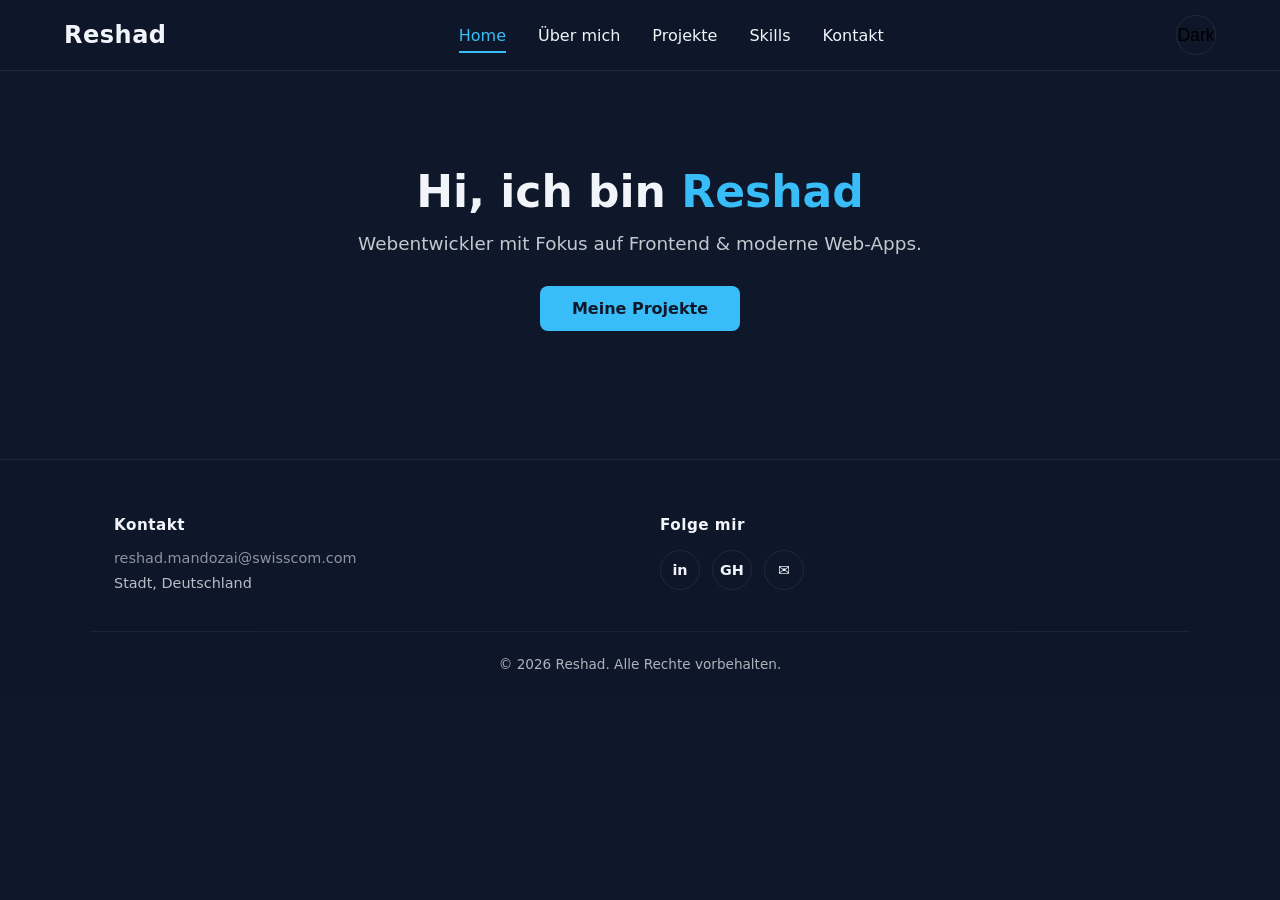
==== index.html @ f5478e52 "feat: add the navibar and some simple style" ====
<!doctype html>
<html lang="de">
	<head>
		<meta charset="UTF-8" />
		<meta name="viewport" content="width=device-width, initial-scale=1.0" />
		<title>Reshad – Portfolio</title>
		<link rel="stylesheet" href="css/style.css" />
	</head>
	<body>
		<header>
			<nav class="navbar">
				<a href="#home" class="logo">Reshad</a>

				<ul class="nav-links" id="navLinks">
					<li><a href="#home">Home</a></li>
					<li><a href="#about">Über mich</a></li>
					<li><a href="#projects">Projekte</a></li>
					<li><a href="#skills">Skills</a></li>
					<li><a href="#contact">Kontakt</a></li>
				</ul>

				<div class="nav-actions">
					<button
						class="theme-toggle"
						id="themeToggle"
						aria-label="Farbmodus wechseln">
						<span class="icon-sun">Light</span>
						<span class="icon-moon">Dark</span>
					</button>

					<button class="hamburger" id="hamburger" aria-label="Menü öffnen">
						<span></span>
						<span></span>
						<span></span>
					</button>
				</div>
			</nav>
		</header>

		<main>
			<section id="home" class="home">
				<div class="home-inner">
					<h1>Hi, ich bin <span class="accent">Reshad</span></h1>
					<p>Webentwickler mit Fokus auf Frontend & moderne Web-Apps.</p>
					<a href="#projects" class="btn-primary" data-nav>Meine Projekte</a>
				</div>
			</section>

			<section id="about" class="about">
				<div class="about-inner">
					<h2>Über mich</h2>
					<p>
						Ich bin ein motivierter Entwickler und arbeite gerne an Projekten
						mit modernen Web-Technologien. Hier kannst du ein paar Sätze über
						dich, deine Erfahrung und deine Ziele schreiben.
					</p>
				</div>
			</section>

			<section id="projects" class="projects">
				<div class="projects-header">
					<h2>Projekte</h2>
					<p>Eine Auswahl an Projekten, an denen ich gearbeitet habe.</p>
				</div>

				<div class="projects-grid">
					<article class="project-card">
						<div class="project-tag">Web-App</div>
						<h3>Monty</h3>
						<p>
							Ein Beispielprojekt, bei dem ich an der Entwicklung mitgewirkt
							habe. Hier kannst du kurz beschreiben, was Monty macht und welche
							Rolle du hattest.
						</p>
						<div class="project-tech">
							<span>HTML</span>
							<span>CSS</span>
							<span>JavaScript</span>
						</div>
					</article>

					<article class="project-card">
						<div class="project-tag">Team-Projekt</div>
						<h3>Apps-Team</h3>
						<p>
							Im Apps-Team habe ich gemeinsam mit anderen an Anwendungen
							gearbeitet. Beschreibe hier deine Aufgaben und die verwendeten
							Technologien.
						</p>
						<div class="project-tech">
							<span>Backend</span>
						</div>
					</article>

					<article class="project-card">
						<div class="project-tag">Projekt</div>
						<h3>Galiese</h3>
						<p>
							Galiese ist ein weiteres Projekt aus meiner Laufbahn. Ergänze hier
							ein paar Sätze zu Ziel, Umfang und deinem Beitrag.
						</p>
						<div class="project-tech">
							<span>TypeScript</span>
							<span>Übungen</span>
						</div>
					</article>

					<article class="project-card">
						<div class="project-tag">FullStack</div>
						<h3>NexCC</h3>
						<p>
							Bei NexCC war ich an der Umsetzung beteiligt. Hier lässt sich
							beschreiben, worum es bei dem Projekt ging und was du beigetragen
							hast.
						</p>
						<div class="project-tech">
							<span>Java</span>
							<span>Vue</span>
						</div>
					</article>
				</div>
			</section>

			<section id="skills" class="skills">
				<div class="skills-header">
					<h2>Skills</h2>
					<p>Technologien und Sprachen, mit denen ich arbeite.</p>
				</div>

				<div class="skills-grid">
					<span class="skill-chip">HTML</span>
					<span class="skill-chip">CSS</span>
					<span class="skill-chip">Grid</span>
					<span class="skill-chip">JavaScript</span>
					<span class="skill-chip">React</span>
					<span class="skill-chip">Next.js</span>
					<span class="skill-chip">SQL</span>
					<span class="skill-chip">Java</span>
					<span class="skill-chip">Angular</span>
					<span class="skill-chip">Vue</span>
					<span class="skill-chip">C# (Grundlagen)</span>
				</div>
			</section>

			<section id="contact" class="contact">
				<div class="contact-header">
					<h2>Kontakt</h2>
					<p>Lass uns zusammenarbeiten! Schreib mir gerne eine Nachricht.</p>
				</div>

				<div class="contact-grid">
					<form class="contact-form" id="contactForm" novalidate>
						<div class="form-group">
							<label for="name">Dein Name</label>
							<input
								type="text"
								id="name"
								name="name"
								placeholder="Max Mustermann"
								required />
							<span class="error-message" id="nameError"></span>
						</div>

						<div class="form-group">
							<label for="email">Deine E-Mail</label>
							<input
								type="email"
								id="email"
								name="email"
								placeholder="max@beispiel.de"
								required />
							<span class="error-message" id="emailError"></span>
						</div>

						<div class="form-group">
							<label for="message">Deine Nachricht</label>
							<textarea
								id="message"
								name="message"
								rows="5"
								placeholder="Deine Nachricht..."
								required></textarea>
							<span class="error-message" id="messageError"></span>
						</div>

						<button type="submit" class="btn-submit">Senden &rarr;</button>
						<p class="form-status" id="formStatus"></p>
					</form>

					<aside class="contact-info">
						<h3>Schreib mir</h3>

						<a href="mailto:reshad.mandozai@swisscom.com" class="info-item">
							<span class="info-icon">📧</span>
							<span>
								<strong>E-Mail</strong><br />
								reshad.mandozai@swisscom.com
							</span>
						</a>

						<div class="info-item">
							<span class="info-icon">📍</span>
							<span>
								<strong>Standort</strong><br />
								Stadt, Deutschland
							</span>
						</div>

						<h4>Folge mir</h4>
						<div class="social-links">
							<a
								href="https://www.linkedin.com/in/reshad-mandozai-189538322/"
								target="_blank"
								rel="noopener"
								class="social-card"
								aria-label="LinkedIn">
								<span>in</span>
								<small>LinkedIn</small>
							</a>
							<a
								href="https://github.com/reshadmandozai39-jpg"
								target="_blank"
								rel="noopener"
								class="social-card"
								aria-label="GitHub">
								<span>GH</span>
								<small>GitHub</small>
							</a>
							<a
								href="mailto:reshad.mandozai@swisscom.com"
								class="social-card"
								aria-label="E-Mail">
								<span>✉</span>
								<small>Mail</small>
							</a>
						</div>
					</aside>
				</div>
			</section>
		</main>

		<footer class="footer">
			<div class="footer-inner">
				<div class="footer-col">
					<h4>Kontakt</h4>
					<ul>
						<li>
							<a href="mailto:reshad.mandozai@swisscom.com">
								reshad.mandozai@swisscom.com
							</a>
						</li>
						<li>Stadt, Deutschland</li>
					</ul>
				</div>

				<div class="footer-col">
					<h4>Folge mir</h4>
					<div class="footer-social">
						<a
							href="https://www.linkedin.com/in/reshad-mandozai-189538322/"
							target="_blank"
							rel="noopener"
							aria-label="LinkedIn">
							in
						</a>
						<a
							href="https://github.com/reshadmandozai39-jpg"
							target="_blank"
							rel="noopener"
							aria-label="GitHub">
							GH
						</a>
						<a href="mailto:reshad.mandozai@swisscom.com" aria-label="E-Mail">
							✉
						</a>
					</div>
				</div>
			</div>

			<div class="footer-bottom">
				<p>&copy; <span id="year"></span> Reshad. Alle Rechte vorbehalten.</p>
			</div>
		</footer>

		<script src="js/script.js"></script>
	</body>
</html>
---- css/style.css ----
/* Standard = Dark Mode */
:root {
	--bg: #0f172a;
	--nav-bg: rgba(15, 23, 42, 0.85);
	--text: #f1f5f9;
	--accent: #38bdf8;
	--border: rgba(255, 255, 255, 0.08);
	--nav-height: 70px;
}

[data-theme='light'] {
	--bg: #f8fafc;
	--nav-bg: rgba(248, 250, 252, 0.85);
	--text: #0f172a;
	--accent: #0284c7;
	--border: rgba(0, 0, 0, 0.1);
}

* {
	margin: 0;
	padding: 0;
	box-sizing: border-box;
}

body {
	font-family: 'Segoe UI', system-ui, sans-serif;
	background: var(--bg);
	color: var(--text);
	transition:
		background 0.3s ease,
		color 0.3s ease;
}

header {
	position: sticky;
	top: 0;
	z-index: 1000;
	background: var(--nav-bg);
	backdrop-filter: blur(10px);
	box-shadow: 0 1px 0 var(--border);
	transition: background 0.3s ease;
}

.navbar {
	height: var(--nav-height);
	max-width: 1200px;
	margin: 0 auto;
	padding: 0 1.5rem;
	display: flex;
	align-items: center;
	justify-content: space-between;
}

.logo {
	font-size: 1.5rem;
	font-weight: 700;
	color: var(--text);
	text-decoration: none;
	letter-spacing: 0.5px;
}

.logo:hover {
	color: var(--accent);
}

.nav-links {
	display: flex;
	gap: 2rem;
	list-style: none;
}

.nav-links a {
	color: var(--text);
	text-decoration: none;
	font-weight: 500;
	position: relative;
	padding: 0.25rem 0;
	transition: color 0.2s ease;
}

.nav-links a::after {
	content: '';
	position: absolute;
	left: 0;
	bottom: -4px;
	width: 0;
	height: 2px;
	background: var(--accent);
	transition: width 0.25s ease;
}

.nav-links a:hover {
	color: var(--accent);
}

.nav-links a:hover::after {
	width: 100%;
}

/* Aktiver Nav-Link */
.nav-links a.current {
	color: var(--accent);
}

.nav-links a.current::after {
	width: 100%;
}

/* ===== Sektionen umschalten ===== */
main > section {
	display: none;
}

main > section.active {
	display: block;
	animation: fadeIn 0.3s ease;
}

@keyframes fadeIn {
	from {
		opacity: 0;
		transform: translateY(8px);
	}
	to {
		opacity: 1;
		transform: translateY(0);
	}
}

.home {
	max-width: 900px;
	margin: 0 auto;
	padding: 6rem 1.5rem;
	text-align: center;
}

.home h1 {
	font-size: clamp(2rem, 6vw, 2.75rem);
	margin-bottom: 1rem;
}

.home .accent {
	color: var(--accent);
}

.home p {
	color: var(--text);
	opacity: 0.8;
	font-size: 1.15rem;
	margin-bottom: 2rem;
}

.btn-primary {
	display: inline-block;
	background: var(--accent);
	color: #0f172a;
	text-decoration: none;
	border-radius: 8px;
	padding: 0.8rem 2rem;
	font-weight: 600;
	transition:
		transform 0.2s ease,
		opacity 0.2s ease;
}

.btn-primary:hover {
	transform: translateY(-2px);
	opacity: 0.9;
}

/* ===== Über mich ===== */
.about {
	max-width: 800px;
	margin: 0 auto;
	padding: 5rem 1.5rem;
	text-align: center;
}

.about h2 {
	font-size: clamp(1.75rem, 5vw, 2.25rem);
	margin-bottom: 1rem;
}

.about p {
	color: var(--text);
	opacity: 0.8;
	line-height: 1.7;
}

.nav-actions {
	display: flex;
	align-items: center;
	gap: 1rem;
}

/* ===== Theme Toggle ===== */
.theme-toggle {
	background: none;
	border: 1px solid var(--border);
	border-radius: 50%;
	width: 40px;
	height: 40px;
	display: flex;
	align-items: center;
	justify-content: center;
	font-size: 1.1rem;
	cursor: pointer;
	transition:
		border-color 0.2s ease,
		transform 0.2s ease;
}

.theme-toggle:hover {
	border-color: var(--accent);
	transform: scale(1.05);
}

.theme-toggle .icon-sun {
	display: none;
}

.theme-toggle .icon-moon {
	display: block;
}

/* Light Mode: Sonne zeigen, Mond verstecken */
[data-theme='light'] .theme-toggle .icon-sun {
	display: block;
}

[data-theme='light'] .theme-toggle .icon-moon {
	display: none;
}

.hamburger {
	display: none;
	flex-direction: column;
	justify-content: space-between;
	width: 28px;
	height: 20px;
	background: none;
	border: none;
	cursor: pointer;
}

.hamburger span {
	display: block;
	height: 3px;
	width: 100%;
	background: var(--text);
	border-radius: 3px;
	transition: all 0.3s ease;
}

.hamburger.active span:nth-child(1) {
	transform: translateY(8.5px) rotate(45deg);
}

.hamburger.active span:nth-child(2) {
	opacity: 0;
}

.hamburger.active span:nth-child(3) {
	transform: translateY(-8.5px) rotate(-45deg);
}

@media (max-width: 768px) {
	.hamburger {
		display: flex;
	}

	.nav-links {
		position: fixed;
		top: var(--nav-height);
		right: 0;
		height: calc(100vh - var(--nav-height));
		width: 70%;
		max-width: 300px;
		flex-direction: column;
		gap: 1.5rem;
		padding: 2rem;
		background: var(--bg);
		transform: translateX(100%);
		transition: transform 0.3s ease;
		box-shadow: -4px 0 20px rgba(0, 0, 0, 0.3);
	}

	.nav-links.open {
		transform: translateX(0);
	}
}
/* ===== Projekte ===== */
.projects {
	max-width: 1100px;
	margin: 0 auto;
	padding: 5rem 1.5rem 2rem;
}

.projects-header {
	text-align: center;
	margin-bottom: 3rem;
}

.projects-header h2 {
	font-size: clamp(1.75rem, 5vw, 2.25rem);
	margin-bottom: 0.5rem;
}

.projects-header p {
	color: var(--text);
	opacity: 0.75;
}

.projects-grid {
	display: grid;
	grid-template-columns: repeat(auto-fit, minmax(260px, 1fr));
	gap: 1.5rem;
}

.project-card {
	background: var(--nav-bg);
	border: 1px solid var(--border);
	border-radius: 12px;
	padding: 1.75rem;
	display: flex;
	flex-direction: column;
	gap: 0.75rem;
	transition:
		transform 0.2s ease,
		border-color 0.2s ease;
}

.project-card:hover {
	transform: translateY(-4px);
	border-color: var(--accent);
}

.project-tag {
	align-self: flex-start;
	font-size: 0.75rem;
	font-weight: 600;
	text-transform: uppercase;
	letter-spacing: 0.5px;
	color: var(--accent);
	background: rgba(56, 189, 248, 0.1);
	padding: 0.25rem 0.7rem;
	border-radius: 999px;
}

.project-card h3 {
	font-size: 1.35rem;
}

.project-card p {
	color: var(--text);
	opacity: 0.8;
	font-size: 0.95rem;
	line-height: 1.55;
	flex-grow: 1;
}

.project-tech {
	display: flex;
	flex-wrap: wrap;
	gap: 0.5rem;
	margin-top: 0.5rem;
}

.project-tech span {
	font-size: 0.8rem;
	border: 1px solid var(--border);
	border-radius: 6px;
	padding: 0.2rem 0.6rem;
	opacity: 0.85;
}

.skills {
	max-width: 1000px;
	margin: 0 auto;
	padding: 3rem 1.5rem;
}

.skills-header {
	text-align: center;
	margin-bottom: 2.5rem;
}

.skills-header h2 {
	font-size: clamp(1.75rem, 5vw, 2.25rem);
	margin-bottom: 0.5rem;
}

.skills-header p {
	color: var(--text);
	opacity: 0.75;
}

.skills-grid {
	display: flex;
	flex-wrap: wrap;
	justify-content: center;
	gap: 0.75rem;
}

.skill-chip {
	background: var(--nav-bg);
	border: 1px solid var(--border);
	border-radius: 999px;
	padding: 0.5rem 1.1rem;
	font-size: 0.95rem;
	font-weight: 500;
	transition:
		transform 0.2s ease,
		border-color 0.2s ease,
		color 0.2s ease;
}

.skill-chip:hover {
	transform: translateY(-3px);
	border-color: var(--accent);
	color: var(--accent);
}

.contact {
	max-width: 1000px;
	margin: 0 auto;
	padding: 5rem 1.5rem;
}

.contact-header {
	text-align: center;
	margin-bottom: 3rem;
}

.contact-header h2 {
	font-size: clamp(1.75rem, 5vw, 2.25rem);
	margin-bottom: 0.5rem;
}

.contact-header p {
	color: var(--text);
	opacity: 0.75;
}

.contact-grid {
	display: grid;
	grid-template-columns: 1.2fr 1fr;
	gap: 2rem;
}

.contact-form {
	display: flex;
	flex-direction: column;
	gap: 1.25rem;
}

.form-group {
	display: flex;
	flex-direction: column;
	gap: 0.4rem;
}

.form-group label {
	font-weight: 500;
	font-size: 0.9rem;
}

.form-group input,
.form-group textarea {
	background: var(--nav-bg);
	border: 1px solid var(--border);
	border-radius: 8px;
	padding: 0.75rem 1rem;
	color: var(--text);
	font-family: inherit;
	font-size: 1rem;
	transition: border-color 0.2s ease;
}

.form-group input:focus,
.form-group textarea:focus {
	outline: none;
	border-color: var(--accent);
}

.form-group textarea {
	resize: vertical;
}

.error-message {
	color: #f43f5e;
	font-size: 0.8rem;
	min-height: 1rem;
}

.btn-submit {
	align-self: flex-start;
	background: var(--accent);
	color: #0f172a;
	border: none;
	border-radius: 8px;
	padding: 0.8rem 2rem;
	font-size: 1rem;
	font-weight: 600;
	cursor: pointer;
	transition:
		transform 0.2s ease,
		opacity 0.2s ease;
}

.btn-submit:hover {
	transform: translateY(-2px);
	opacity: 0.9;
}

.form-status {
	font-size: 0.9rem;
	min-height: 1rem;
}

.form-status.success {
	color: #22c55e;
}

/* Kontakt-Infos */
.contact-info {
	background: var(--nav-bg);
	border: 1px solid var(--border);
	border-radius: 12px;
	padding: 2rem;
}

.contact-info h3 {
	margin-bottom: 1.5rem;
}

.info-item {
	display: flex;
	align-items: center;
	gap: 1rem;
	margin-bottom: 1.25rem;
	color: var(--text);
	text-decoration: none;
	transition: color 0.2s ease;
}

a.info-item:hover {
	color: var(--accent);
}

.info-icon {
	font-size: 1.5rem;
}

.contact-info h4 {
	margin: 2rem 0 1rem;
}

.social-links {
	display: flex;
	gap: 1rem;
}

.social-card {
	flex: 1;
	display: flex;
	flex-direction: column;
	align-items: center;
	gap: 0.4rem;
	padding: 1rem 0.5rem;
	border: 1px solid var(--border);
	border-radius: 10px;
	text-decoration: none;
	color: var(--text);
	transition:
		border-color 0.2s ease,
		transform 0.2s ease,
		color 0.2s ease;
}

.social-card span {
	font-size: 1.25rem;
	font-weight: 700;
}

.social-card small {
	font-size: 0.75rem;
	opacity: 0.8;
}

.social-card:hover {
	border-color: var(--accent);
	color: var(--accent);
	transform: translateY(-3px);
}

@media (max-width: 768px) {
	.contact-grid {
		grid-template-columns: 1fr;
	}
}

.footer {
	background: var(--nav-bg);
	border-top: 1px solid var(--border);
	margin-top: 2rem;
}

.footer-inner {
	max-width: 1100px;
	margin: 0 auto;
	padding: 3.5rem 1.5rem 2.5rem;
	display: grid;
	grid-template-columns: repeat(auto-fit, minmax(220px, 1fr));
	gap: 2.5rem;
}

.footer-brand .footer-logo {
	font-size: 1.5rem;
	font-weight: 700;
	color: var(--text);
	text-decoration: none;
	letter-spacing: 0.5px;
}

.footer-brand .footer-logo:hover {
	color: var(--accent);
}

.footer-brand p {
	margin-top: 0.9rem;
	color: var(--text);
	opacity: 0.75;
	font-size: 0.9rem;
	line-height: 1.6;
	max-width: 320px;
}

.footer-col h4 {
	font-size: 0.95rem;
	margin-bottom: 1rem;
	letter-spacing: 0.5px;
}

.footer-col ul {
	list-style: none;
	display: flex;
	flex-direction: column;
	gap: 0.6rem;
}

.footer-col ul li,
.footer-col ul li a {
	color: var(--text);
	opacity: 0.75;
	text-decoration: none;
	font-size: 0.9rem;
	transition:
		color 0.2s ease,
		opacity 0.2s ease;
}

.footer-col ul li a:hover {
	color: var(--accent);
	opacity: 1;
}

.footer-social {
	display: flex;
	gap: 0.75rem;
}

.footer-social a {
	width: 40px;
	height: 40px;
	display: flex;
	align-items: center;
	justify-content: center;
	border: 1px solid var(--border);
	border-radius: 50%;
	color: var(--text);
	text-decoration: none;
	font-weight: 600;
	font-size: 0.9rem;
	transition:
		border-color 0.2s ease,
		color 0.2s ease,
		transform 0.2s ease;
}

.footer-social a:hover {
	border-color: var(--accent);
	color: var(--accent);
	transform: translateY(-3px);
}

.footer-bottom {
	border-top: 1px solid var(--border);
	max-width: 1100px;
	margin: 0 auto;
	padding: 1.5rem;
	display: flex;
	justify-content: center;
	align-items: center;
	flex-wrap: wrap;
	gap: 0.5rem;
	font-size: 0.85rem;
	text-align: center;
	opacity: 0.7;
}

.footer-bottom .heart {
	color: #f43f5e;
	font-style: normal;
}

@media (max-width: 768px) {
	.footer-inner {
		grid-template-columns: 1fr 1fr;
		gap: 2rem;
	}

	.footer-bottom {
		flex-direction: column;
		text-align: center;
	}
}

@media (max-width: 480px) {
	.footer-inner {
		grid-template-columns: 1fr;
	}
}

/* ===== Responsive Feinschliff ===== */

/* Tablet */
@media (max-width: 1024px) {
	.contact-grid {
		grid-template-columns: 1fr;
		gap: 2.5rem;
	}
}

/* Handy quer / kleine Tablets */
@media (max-width: 768px) {
	.navbar {
		padding: 0 1rem;
	}

	.home {
		padding: 4rem 1.25rem;
	}

	.about,
	.contact {
		padding: 3.5rem 1.25rem;
	}

	.projects {
		padding: 3.5rem 1.25rem 1.5rem;
	}

	.skills {
		padding: 2.5rem 1.25rem;
	}

	.projects-header,
	.skills-header,
	.contact-header {
		margin-bottom: 2rem;
	}

	.projects-grid {
		grid-template-columns: 1fr;
		gap: 1.25rem;
	}

	.contact-info {
		padding: 1.5rem;
	}
}

/* Handys */
@media (max-width: 480px) {
	.home {
		padding: 3rem 1rem;
	}

	.home p {
		font-size: 1.05rem;
	}

	.about,
	.contact {
		padding: 3rem 1rem;
	}

	.projects {
		padding: 3rem 1rem 1rem;
	}

	.skills {
		padding: 2rem 1rem;
	}

	.btn-primary,
	.btn-submit {
		display: block;
		width: 100%;
		text-align: center;
	}

	.nav-links {
		width: 80%;
	}

	.social-links {
		flex-wrap: wrap;
	}

	.social-card {
		min-width: 80px;
	}

	.project-card {
		padding: 1.5rem;
	}
}

/* Sehr kleine Handys */
@media (max-width: 360px) {
	.logo {
		font-size: 1.3rem;
	}

	.nav-links {
		width: 100%;
		max-width: none;
	}
}
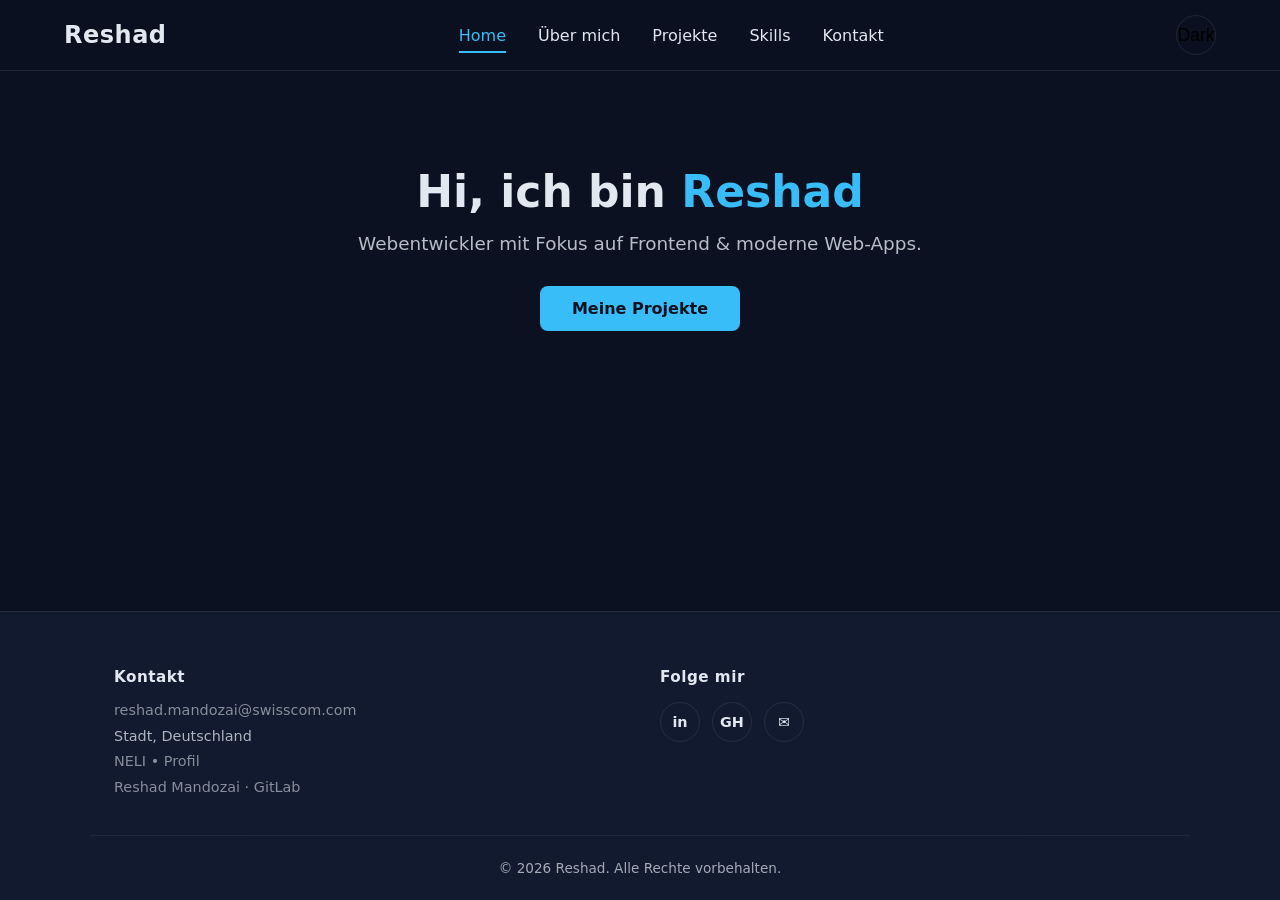
==== commit 0fb43cf7: "feat: setup footer and add the more file" ====
--- a/index.html
+++ b/index.html
@@ -9,14 +9,14 @@
 	<body>
 		<header>
 			<nav class="navbar">
-				<a href="#home" class="logo">Reshad</a>
+				<a href="index.html" class="logo">Reshad</a>
 
 				<ul class="nav-links" id="navLinks">
-					<li><a href="#home">Home</a></li>
-					<li><a href="#about">Über mich</a></li>
-					<li><a href="#projects">Projekte</a></li>
-					<li><a href="#skills">Skills</a></li>
-					<li><a href="#contact">Kontakt</a></li>
+					<li><a href="index.html" class="current">Home</a></li>
+					<li><a href="about/index.html">Über mich</a></li>
+					<li><a href="projects/index.html">Projekte</a></li>
+					<li><a href="skills/index.html">Skills</a></li>
+					<li><a href="contact/index.html">Kontakt</a></li>
 				</ul>
 
 				<div class="nav-actions">
@@ -42,199 +42,7 @@
 				<div class="home-inner">
 					<h1>Hi, ich bin <span class="accent">Reshad</span></h1>
 					<p>Webentwickler mit Fokus auf Frontend & moderne Web-Apps.</p>
-					<a href="#projects" class="btn-primary" data-nav>Meine Projekte</a>
-				</div>
-			</section>
-
-			<section id="about" class="about">
-				<div class="about-inner">
-					<h2>Über mich</h2>
-					<p>
-						Ich bin ein motivierter Entwickler und arbeite gerne an Projekten
-						mit modernen Web-Technologien. Hier kannst du ein paar Sätze über
-						dich, deine Erfahrung und deine Ziele schreiben.
-					</p>
-				</div>
-			</section>
-
-			<section id="projects" class="projects">
-				<div class="projects-header">
-					<h2>Projekte</h2>
-					<p>Eine Auswahl an Projekten, an denen ich gearbeitet habe.</p>
-				</div>
-
-				<div class="projects-grid">
-					<article class="project-card">
-						<div class="project-tag">Web-App</div>
-						<h3>Monty</h3>
-						<p>
-							Ein Beispielprojekt, bei dem ich an der Entwicklung mitgewirkt
-							habe. Hier kannst du kurz beschreiben, was Monty macht und welche
-							Rolle du hattest.
-						</p>
-						<div class="project-tech">
-							<span>HTML</span>
-							<span>CSS</span>
-							<span>JavaScript</span>
-						</div>
-					</article>
-
-					<article class="project-card">
-						<div class="project-tag">Team-Projekt</div>
-						<h3>Apps-Team</h3>
-						<p>
-							Im Apps-Team habe ich gemeinsam mit anderen an Anwendungen
-							gearbeitet. Beschreibe hier deine Aufgaben und die verwendeten
-							Technologien.
-						</p>
-						<div class="project-tech">
-							<span>Backend</span>
-						</div>
-					</article>
-
-					<article class="project-card">
-						<div class="project-tag">Projekt</div>
-						<h3>Galiese</h3>
-						<p>
-							Galiese ist ein weiteres Projekt aus meiner Laufbahn. Ergänze hier
-							ein paar Sätze zu Ziel, Umfang und deinem Beitrag.
-						</p>
-						<div class="project-tech">
-							<span>TypeScript</span>
-							<span>Übungen</span>
-						</div>
-					</article>
-
-					<article class="project-card">
-						<div class="project-tag">FullStack</div>
-						<h3>NexCC</h3>
-						<p>
-							Bei NexCC war ich an der Umsetzung beteiligt. Hier lässt sich
-							beschreiben, worum es bei dem Projekt ging und was du beigetragen
-							hast.
-						</p>
-						<div class="project-tech">
-							<span>Java</span>
-							<span>Vue</span>
-						</div>
-					</article>
-				</div>
-			</section>
-
-			<section id="skills" class="skills">
-				<div class="skills-header">
-					<h2>Skills</h2>
-					<p>Technologien und Sprachen, mit denen ich arbeite.</p>
-				</div>
-
-				<div class="skills-grid">
-					<span class="skill-chip">HTML</span>
-					<span class="skill-chip">CSS</span>
-					<span class="skill-chip">Grid</span>
-					<span class="skill-chip">JavaScript</span>
-					<span class="skill-chip">React</span>
-					<span class="skill-chip">Next.js</span>
-					<span class="skill-chip">SQL</span>
-					<span class="skill-chip">Java</span>
-					<span class="skill-chip">Angular</span>
-					<span class="skill-chip">Vue</span>
-					<span class="skill-chip">C# (Grundlagen)</span>
-				</div>
-			</section>
-
-			<section id="contact" class="contact">
-				<div class="contact-header">
-					<h2>Kontakt</h2>
-					<p>Lass uns zusammenarbeiten! Schreib mir gerne eine Nachricht.</p>
-				</div>
-
-				<div class="contact-grid">
-					<form class="contact-form" id="contactForm" novalidate>
-						<div class="form-group">
-							<label for="name">Dein Name</label>
-							<input
-								type="text"
-								id="name"
-								name="name"
-								placeholder="Max Mustermann"
-								required />
-							<span class="error-message" id="nameError"></span>
-						</div>
-
-						<div class="form-group">
-							<label for="email">Deine E-Mail</label>
-							<input
-								type="email"
-								id="email"
-								name="email"
-								placeholder="max@beispiel.de"
-								required />
-							<span class="error-message" id="emailError"></span>
-						</div>
-
-						<div class="form-group">
-							<label for="message">Deine Nachricht</label>
-							<textarea
-								id="message"
-								name="message"
-								rows="5"
-								placeholder="Deine Nachricht..."
-								required></textarea>
-							<span class="error-message" id="messageError"></span>
-						</div>
-
-						<button type="submit" class="btn-submit">Senden &rarr;</button>
-						<p class="form-status" id="formStatus"></p>
-					</form>
-
-					<aside class="contact-info">
-						<h3>Schreib mir</h3>
-
-						<a href="mailto:reshad.mandozai@swisscom.com" class="info-item">
-							<span class="info-icon">📧</span>
-							<span>
-								<strong>E-Mail</strong><br />
-								reshad.mandozai@swisscom.com
-							</span>
-						</a>
-
-						<div class="info-item">
-							<span class="info-icon">📍</span>
-							<span>
-								<strong>Standort</strong><br />
-								Stadt, Deutschland
-							</span>
-						</div>
-
-						<h4>Folge mir</h4>
-						<div class="social-links">
-							<a
-								href="https://www.linkedin.com/in/reshad-mandozai-189538322/"
-								target="_blank"
-								rel="noopener"
-								class="social-card"
-								aria-label="LinkedIn">
-								<span>in</span>
-								<small>LinkedIn</small>
-							</a>
-							<a
-								href="https://github.com/reshadmandozai39-jpg"
-								target="_blank"
-								rel="noopener"
-								class="social-card"
-								aria-label="GitHub">
-								<span>GH</span>
-								<small>GitHub</small>
-							</a>
-							<a
-								href="mailto:reshad.mandozai@swisscom.com"
-								class="social-card"
-								aria-label="E-Mail">
-								<span>✉</span>
-								<small>Mail</small>
-							</a>
-						</div>
-					</aside>
+					<a href="projects/index.html" class="btn-primary">Meine Projekte</a>
 				</div>
 			</section>
 		</main>
@@ -250,6 +58,22 @@
 							</a>
 						</li>
 						<li>Stadt, Deutschland</li>
+						<li>
+							<a
+								href="https://neli.swisscom.com/profile/%5Bme%5D/detail?activeTab=info"
+								target="_blank"
+								rel="noopener">
+								NELI • Profil
+							</a>
+						</li>
+						<li>
+							<a
+								href="https://code.swisscom.com/Reshad.Mandozai"
+								target="_blank"
+								rel="noopener">
+								Reshad Mandozai · GitLab
+							</a>
+						</li>
 					</ul>
 				</div>
 
--- a/css/style.css
+++ b/css/style.css
@@ -1,19 +1,34 @@
 /* Standard = Dark Mode */
 :root {
-	--bg: #0f172a;
-	--nav-bg: rgba(15, 23, 42, 0.85);
-	--text: #f1f5f9;
+	--bg: #0b1120;
+	--surface: #111a2e;
+	--nav-bg: rgba(11, 17, 32, 0.85);
+	--text: #e2e8f0;
+	--muted: #94a3b8;
 	--accent: #38bdf8;
-	--border: rgba(255, 255, 255, 0.08);
+	--accent-soft: rgba(56, 189, 248, 0.12);
+	--on-accent: #0b1120;
+	--border: rgba(148, 163, 184, 0.15);
+	--shadow: 0 10px 30px -12px rgba(0, 0, 0, 0.5);
 	--nav-height: 70px;
 }
 
 [data-theme='light'] {
-	--bg: #f8fafc;
-	--nav-bg: rgba(248, 250, 252, 0.85);
+	--bg: #f4f6fb;
+	--surface: #ffffff;
+	--nav-bg: rgba(255, 255, 255, 0.85);
 	--text: #0f172a;
-	--accent: #0284c7;
-	--border: rgba(0, 0, 0, 0.1);
+	--muted: #475569;
+	--accent: #2563eb;
+	--accent-soft: rgba(37, 99, 235, 0.1);
+	--on-accent: #ffffff;
+	--border: rgba(15, 23, 42, 0.1);
+	--shadow: 0 10px 30px -12px rgba(15, 23, 42, 0.15);
+}
+
+*:focus-visible {
+	outline: 2px solid var(--accent);
+	outline-offset: 3px;
 }
 
 * {
@@ -26,6 +41,9 @@
 	font-family: 'Segoe UI', system-ui, sans-serif;
 	background: var(--bg);
 	color: var(--text);
+	min-height: 100vh;
+	display: flex;
+	flex-direction: column;
 	transition:
 		background 0.3s ease,
 		color 0.3s ease;
@@ -106,13 +124,8 @@
 	width: 100%;
 }
 
-/* ===== Sektionen umschalten ===== */
+/* ===== Seiteneinblendung ===== */
 main > section {
-	display: none;
-}
-
-main > section.active {
-	display: block;
 	animation: fadeIn 0.3s ease;
 }
 
@@ -153,7 +166,7 @@
 .btn-primary {
 	display: inline-block;
 	background: var(--accent);
-	color: #0f172a;
+	color: var(--on-accent);
 	text-decoration: none;
 	border-radius: 8px;
 	padding: 0.8rem 2rem;
@@ -318,7 +331,8 @@
 }
 
 .project-card {
-	background: var(--nav-bg);
+	background: var(--surface);
+	box-shadow: var(--shadow);
 	border: 1px solid var(--border);
 	border-radius: 12px;
 	padding: 1.75rem;
@@ -342,7 +356,7 @@
 	text-transform: uppercase;
 	letter-spacing: 0.5px;
 	color: var(--accent);
-	background: rgba(56, 189, 248, 0.1);
+	background: var(--accent-soft);
 	padding: 0.25rem 0.7rem;
 	border-radius: 999px;
 }
@@ -403,7 +417,7 @@
 }
 
 .skill-chip {
-	background: var(--nav-bg);
+	background: var(--surface);
 	border: 1px solid var(--border);
 	border-radius: 999px;
 	padding: 0.5rem 1.1rem;
@@ -467,7 +481,7 @@
 
 .form-group input,
 .form-group textarea {
-	background: var(--nav-bg);
+	background: var(--surface);
 	border: 1px solid var(--border);
 	border-radius: 8px;
 	padding: 0.75rem 1rem;
@@ -496,7 +510,7 @@
 .btn-submit {
 	align-self: flex-start;
 	background: var(--accent);
-	color: #0f172a;
+	color: var(--on-accent);
 	border: none;
 	border-radius: 8px;
 	padding: 0.8rem 2rem;
@@ -524,7 +538,8 @@
 
 /* Kontakt-Infos */
 .contact-info {
-	background: var(--nav-bg);
+	background: var(--surface);
+	box-shadow: var(--shadow);
 	border: 1px solid var(--border);
 	border-radius: 12px;
 	padding: 2rem;
@@ -600,8 +615,12 @@
 	}
 }
 
+main {
+	flex: 1;
+}
+
 .footer {
-	background: var(--nav-bg);
+	background: var(--surface);
 	border-top: 1px solid var(--border);
 	margin-top: 2rem;
 }
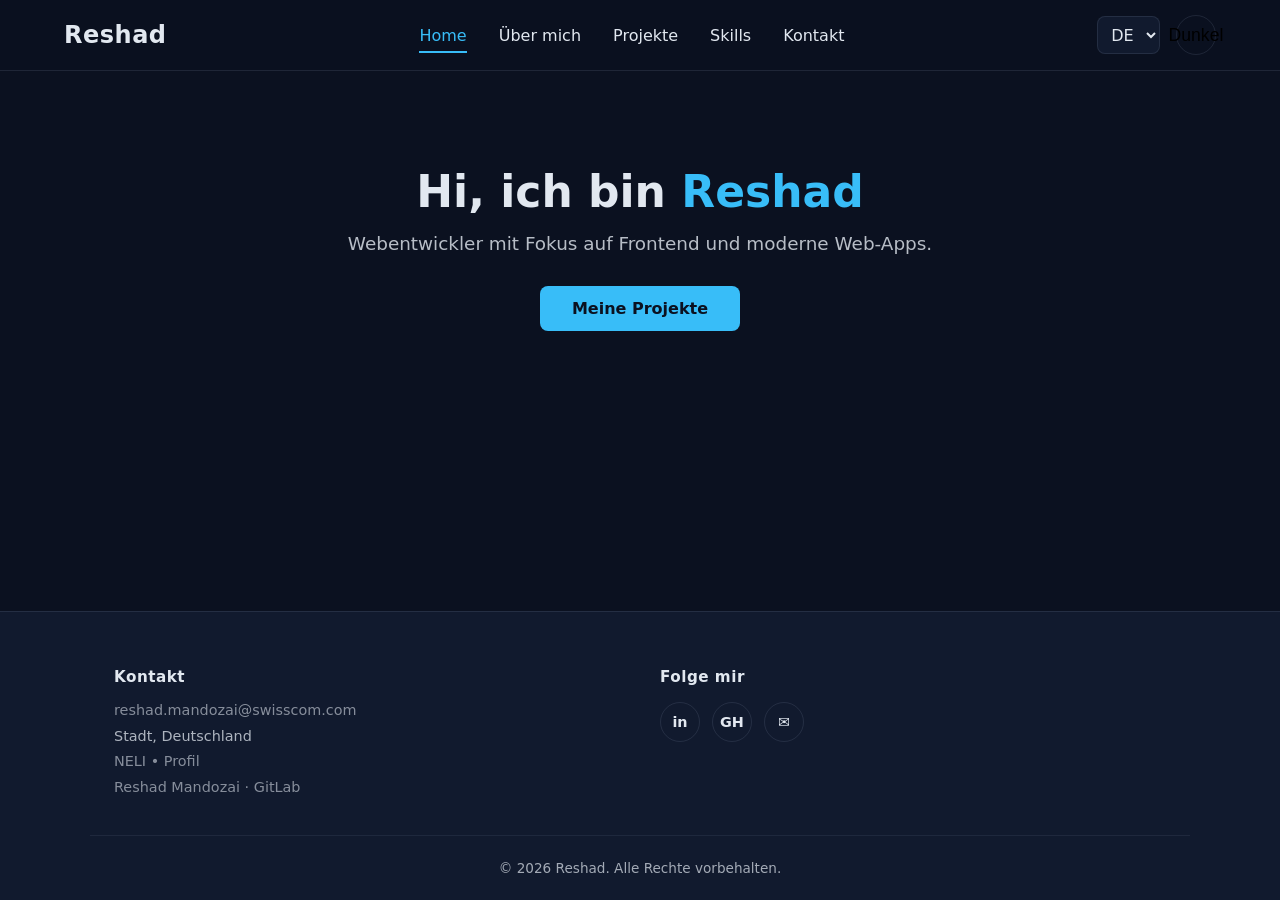
==== commit 202ee77d: "feat: setup the correspondence language" ====
--- a/index.html
+++ b/index.html
@@ -12,23 +12,30 @@
 				<a href="index.html" class="logo">Reshad</a>
 
 				<ul class="nav-links" id="navLinks">
-					<li><a href="index.html" class="current">Home</a></li>
-					<li><a href="about/index.html">Über mich</a></li>
-					<li><a href="projects/index.html">Projekte</a></li>
-					<li><a href="skills/index.html">Skills</a></li>
-					<li><a href="contact/index.html">Kontakt</a></li>
+					<li><a href="index.html" class="current" data-i18n="nav.home">Home</a></li>
+					<li><a href="about/index.html" data-i18n="nav.about">Über mich</a></li>
+					<li><a href="projects/index.html" data-i18n="nav.projects">Projekte</a></li>
+					<li><a href="skills/index.html" data-i18n="nav.skills">Skills</a></li>
+					<li><a href="contact/index.html" data-i18n="nav.contact">Kontakt</a></li>
 				</ul>
 
 				<div class="nav-actions">
+					<select class="language-select" id="languageSelect" aria-label="Sprache auswählen">
+						<option value="it">IT</option>
+						<option value="en">EN</option>
+						<option value="de">DE</option>
+						<option value="fr">FR</option>
+					</select>
 					<button
 						class="theme-toggle"
 						id="themeToggle"
-						aria-label="Farbmodus wechseln">
-						<span class="icon-sun">Light</span>
-						<span class="icon-moon">Dark</span>
+						aria-label="Farbmodus wechseln"
+						data-i18n-aria-label="theme.toggle">
+						<span class="icon-sun" data-i18n="theme.light">Light</span>
+						<span class="icon-moon" data-i18n="theme.dark">Dark</span>
 					</button>
 
-					<button class="hamburger" id="hamburger" aria-label="Menü öffnen">
+					<button class="hamburger" id="hamburger" aria-label="Menü öffnen" data-i18n-aria-label="nav.openMenu">
 						<span></span>
 						<span></span>
 						<span></span>
@@ -40,9 +47,9 @@
 		<main>
 			<section id="home" class="home">
 				<div class="home-inner">
-					<h1>Hi, ich bin <span class="accent">Reshad</span></h1>
-					<p>Webentwickler mit Fokus auf Frontend & moderne Web-Apps.</p>
-					<a href="projects/index.html" class="btn-primary">Meine Projekte</a>
+					<h1><span data-i18n="home.greeting">Hi, ich bin</span> <span class="accent">Reshad</span></h1>
+					<p data-i18n="home.description">Webentwickler mit Fokus auf Frontend & moderne Web-Apps.</p>
+					<a href="projects/index.html" class="btn-primary" data-i18n="home.projects">Meine Projekte</a>
 				</div>
 			</section>
 		</main>
@@ -50,14 +57,14 @@
 		<footer class="footer">
 			<div class="footer-inner">
 				<div class="footer-col">
-					<h4>Kontakt</h4>
+					<h4 data-i18n="footer.contact">Kontakt</h4>
 					<ul>
 						<li>
 							<a href="mailto:reshad.mandozai@swisscom.com">
 								reshad.mandozai@swisscom.com
 							</a>
 						</li>
-						<li>Stadt, Deutschland</li>
+						<li data-i18n="footer.location">Stadt, Deutschland</li>
 						<li>
 							<a
 								href="https://neli.swisscom.com/profile/%5Bme%5D/detail?activeTab=info"
@@ -78,7 +85,7 @@
 				</div>
 
 				<div class="footer-col">
-					<h4>Folge mir</h4>
+					<h4 data-i18n="footer.follow">Folge mir</h4>
 					<div class="footer-social">
 						<a
 							href="https://www.linkedin.com/in/reshad-mandozai-189538322/"
@@ -94,7 +101,7 @@
 							aria-label="GitHub">
 							GH
 						</a>
-						<a href="mailto:reshad.mandozai@swisscom.com" aria-label="E-Mail">
+						<a href="mailto:reshad.mandozai@swisscom.com" aria-label="E-Mail" data-i18n-aria-label="contact.email">
 							✉
 						</a>
 					</div>
@@ -102,7 +109,7 @@
 			</div>
 
 			<div class="footer-bottom">
-				<p>&copy; <span id="year"></span> Reshad. Alle Rechte vorbehalten.</p>
+				<p>&copy; <span id="year"></span> Reshad. <span data-i18n="footer.rights">Alle Rechte vorbehalten.</span></p>
 			</div>
 		</footer>
 
--- a/css/style.css
+++ b/css/style.css
@@ -204,6 +204,16 @@
 	display: flex;
 	align-items: center;
 	gap: 1rem;
+}
+
+.language-select {
+	padding: 0.45rem 0.55rem;
+	border: 1px solid var(--border);
+	border-radius: 8px;
+	background: var(--surface);
+	color: var(--text);
+	font: inherit;
+	cursor: pointer;
 }
 
 /* ===== Theme Toggle ===== */
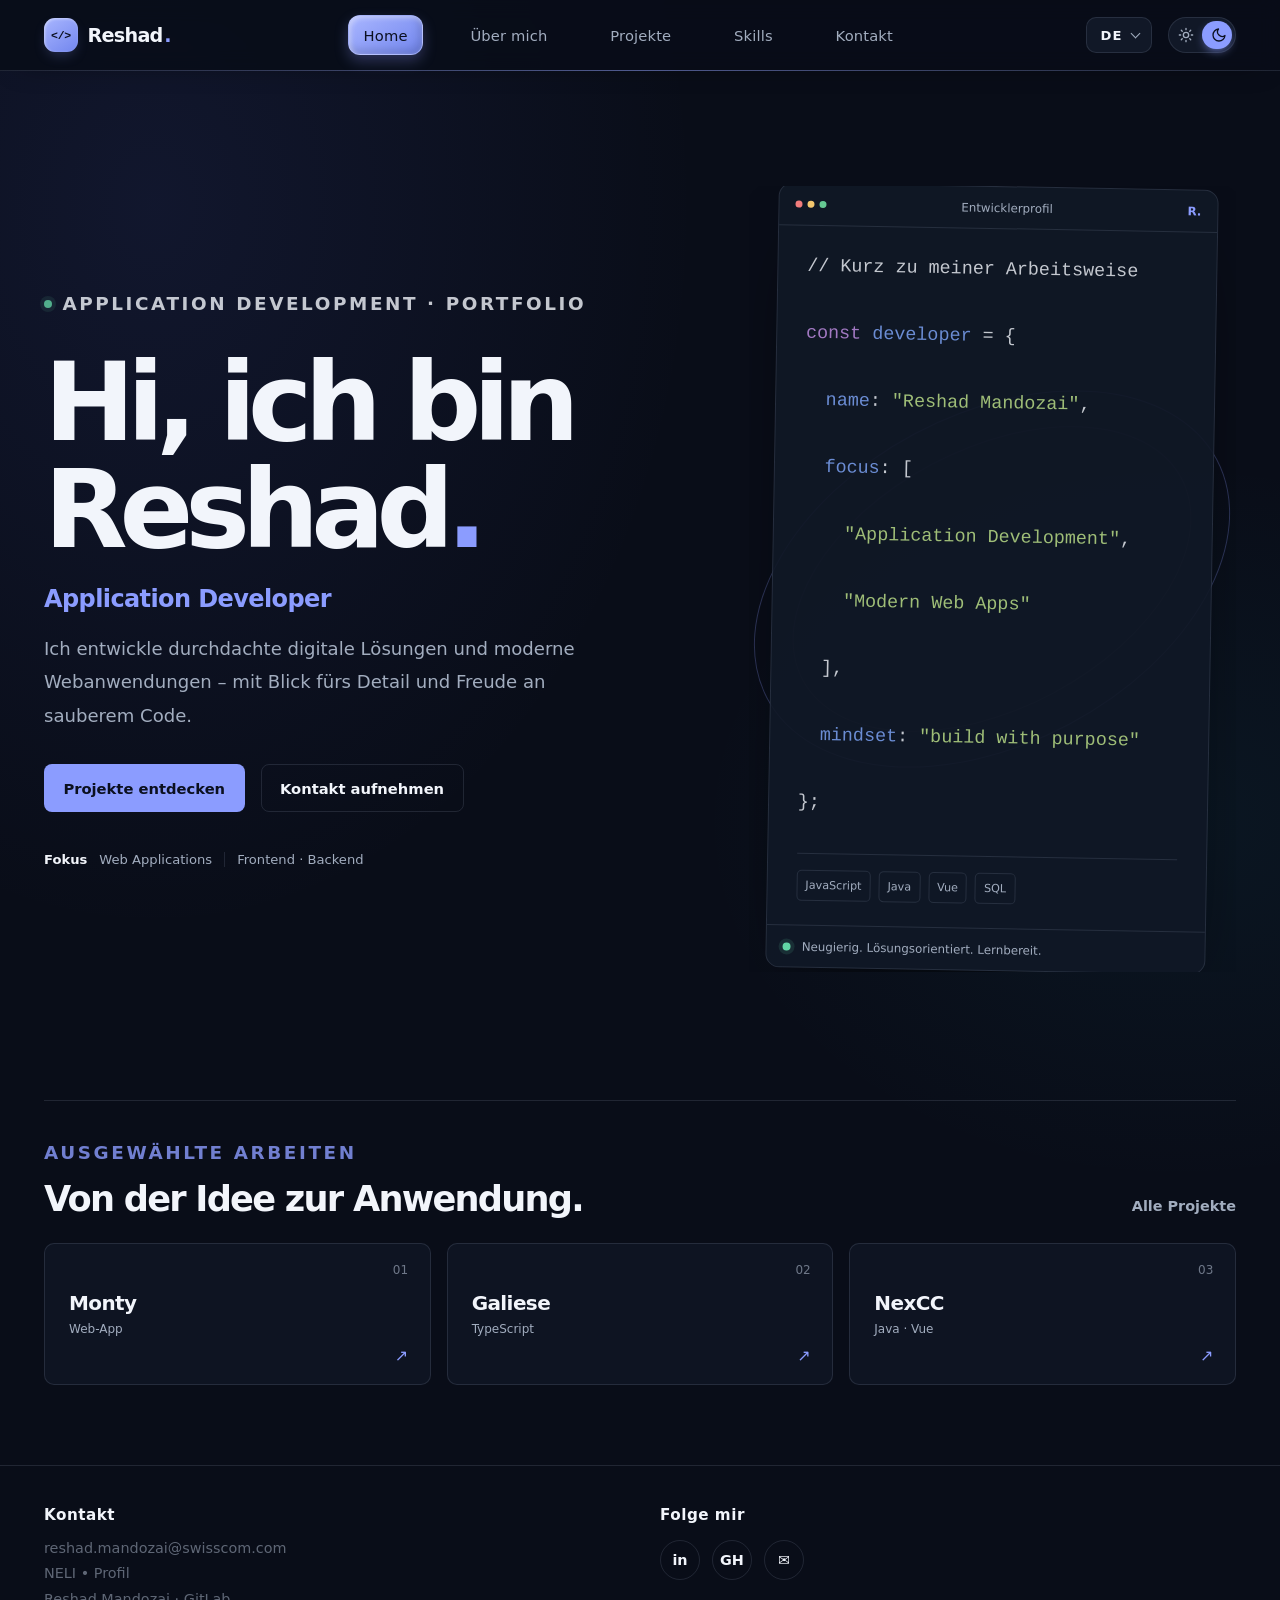
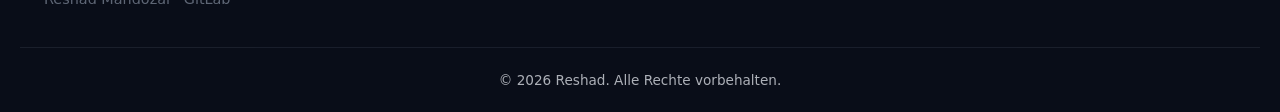
==== commit 0a4b55eb: "feat: added the skill navbar" ====
--- a/index.html
+++ b/index.html
@@ -3,7 +3,11 @@
 	<head>
 		<meta charset="UTF-8" />
 		<meta name="viewport" content="width=device-width, initial-scale=1.0" />
-		<title>Reshad – Portfolio</title>
+		<title>Reshad Mandozai – Application Developer</title>
+		<meta
+			name="description"
+			content="Portfolio von Reshad Mandozai, Application Developer mit Interesse an modernen Webanwendungen und durchdachten digitalen Produkten." />
+		<script>document.documentElement.setAttribute('data-theme', localStorage.getItem('theme') || 'dark');</script>
 		<link rel="stylesheet" href="css/style.css" />
 	</head>
 	<body>
@@ -31,8 +35,9 @@
 						id="themeToggle"
 						aria-label="Farbmodus wechseln"
 						data-i18n-aria-label="theme.toggle">
-						<span class="icon-sun" data-i18n="theme.light">Light</span>
-						<span class="icon-moon" data-i18n="theme.dark">Dark</span>
+						<svg class="theme-icon icon-sun" viewBox="0 0 24 24" fill="none" stroke="currentColor" stroke-width="2" stroke-linecap="round" stroke-linejoin="round" aria-hidden="true" focusable="false"><circle cx="12" cy="12" r="4" /><path d="M12 2v2M12 20v2M4.93 4.93l1.41 1.41M17.66 17.66l1.41 1.41M2 12h2M20 12h2M6.34 17.66l-1.41 1.41M19.07 4.93l-1.41 1.41" /></svg>
+						<svg class="theme-icon icon-moon" viewBox="0 0 24 24" fill="none" stroke="currentColor" stroke-width="2" stroke-linecap="round" stroke-linejoin="round" aria-hidden="true" focusable="false"><path d="M21 12.79A9 9 0 1 1 11.21 3 7 7 0 0 0 21 12.79z" /></svg>
+						<span class="theme-thumb" aria-hidden="true"></span>
 					</button>
 
 					<button class="hamburger" id="hamburger" aria-label="Menü öffnen" data-i18n-aria-label="nav.openMenu">
@@ -46,10 +51,89 @@
 
 		<main>
 			<section id="home" class="home">
-				<div class="home-inner">
-					<h1><span data-i18n="home.greeting">Hi, ich bin</span> <span class="accent">Reshad</span></h1>
-					<p data-i18n="home.description">Webentwickler mit Fokus auf Frontend & moderne Web-Apps.</p>
-					<a href="projects/index.html" class="btn-primary" data-i18n="home.projects">Meine Projekte</a>
+				<div class="hero-shell">
+					<div class="home-copy">
+						<p class="eyebrow"><span class="availability-dot"></span><span data-i18n="home.eyebrow">APPLICATION DEVELOPMENT · PORTFOLIO</span></p>
+						<h1>
+							<span data-i18n="home.greeting">Hi, ich bin</span>
+							<span class="accent">Reshad</span><span class="name-period">.</span>
+						</h1>
+						<h2 data-i18n="home.role">Application Developer</h2>
+						<p class="home-description" data-i18n="home.description">
+							Ich entwickle durchdachte digitale Lösungen und moderne Webanwendungen – mit Blick fürs Detail und Freude an sauberem Code.
+						</p>
+						<div class="hero-actions">
+							<a href="projects/index.html" class="btn-primary" data-i18n="home.projects">Projekte entdecken <span aria-hidden="true">↗</span></a>
+							<a href="contact/index.html" class="btn-secondary" data-i18n="home.contact">Kontakt aufnehmen</a>
+						</div>
+						<div class="hero-footnote">
+							<span data-i18n="home.focusLabel">Fokus</span>
+							<span>Web Applications</span>
+							<span class="footnote-divider" aria-hidden="true"></span>
+							<span>Frontend · Backend</span>
+						</div>
+					</div>
+
+					<div class="hero-visual" role="img" aria-label="Entwicklerprofil" data-i18n-aria-label="home.profileLabel">
+						<div class="profile-card">
+							<div class="profile-card-top">
+								<div class="window-controls" aria-hidden="true"><i></i><i></i><i></i></div>
+								<span data-i18n="home.profileLabel">Entwicklerprofil</span>
+								<span class="profile-card-mark" aria-hidden="true">R.</span>
+							</div>
+							<div class="profile-card-body">
+								<p class="code-comment" data-i18n="home.codeComment">// Kurz zu meiner Arbeitsweise</p>
+								<p><span class="code-key">const</span> <span class="code-variable">developer</span> = {</p>
+								<p class="code-line"><span class="code-property">name</span>: <span class="code-string">"Reshad Mandozai"</span>,</p>
+								<p class="code-line"><span class="code-property">focus</span>: [</p>
+								<p class="code-line code-indent"><span class="code-string">"Application Development"</span>,</p>
+								<p class="code-line code-indent"><span class="code-string">"Modern Web Apps"</span></p>
+								<p class="code-line">],</p>
+								<p class="code-line"><span class="code-property">mindset</span>: <span class="code-string">"build with purpose"</span></p>
+								<p>};</p>
+								<div class="profile-divider"></div>
+								<div class="profile-stack">
+									<span>JavaScript</span><span>Java</span><span>Vue</span><span>SQL</span>
+								</div>
+							</div>
+							<div class="profile-card-bottom">
+								<span class="availability-dot"></span>
+								<span data-i18n="home.profileCaption">Neugierig. Lösungsorientiert. Lernbereit.</span>
+							</div>
+						</div>
+						<div class="hero-orbit orbit-one" aria-hidden="true"></div>
+						<div class="hero-orbit orbit-two" aria-hidden="true"></div>
+					</div>
+				</div>
+
+				<div class="home-projects">
+					<div class="section-heading">
+						<div>
+							<p class="eyebrow" data-i18n="home.selectedLabel">AUSGEWÄHLTE ARBEITEN</p>
+							<h2 data-i18n="home.selectedTitle">Von der Idee zur Anwendung.</h2>
+						</div>
+						<a href="projects/index.html" class="text-link" data-i18n="home.allProjects">Alle Projekte <span aria-hidden="true">↗</span></a>
+					</div>
+					<div class="home-project-grid">
+						<a class="home-project-card" href="projects/index.html">
+							<span class="home-project-number">01</span>
+							<span class="home-project-name">Monty</span>
+							<span class="home-project-type" data-i18n="projects.webApp">Web-App</span>
+							<span class="home-project-arrow" aria-hidden="true">↗</span>
+						</a>
+						<a class="home-project-card" href="projects/index.html">
+							<span class="home-project-number">02</span>
+							<span class="home-project-name">Galiese</span>
+							<span class="home-project-type">TypeScript</span>
+							<span class="home-project-arrow" aria-hidden="true">↗</span>
+						</a>
+						<a class="home-project-card" href="projects/index.html">
+							<span class="home-project-number">03</span>
+							<span class="home-project-name">NexCC</span>
+							<span class="home-project-type">Java · Vue</span>
+							<span class="home-project-arrow" aria-hidden="true">↗</span>
+						</a>
+					</div>
 				</div>
 			</section>
 		</main>
@@ -64,7 +148,6 @@
 								reshad.mandozai@swisscom.com
 							</a>
 						</li>
-						<li data-i18n="footer.location">Stadt, Deutschland</li>
 						<li>
 							<a
 								href="https://neli.swisscom.com/profile/%5Bme%5D/detail?activeTab=info"
--- a/css/style.css
+++ b/css/style.css
@@ -216,43 +216,65 @@
 	cursor: pointer;
 }
 
-/* ===== Theme Toggle ===== */
+/* ===== Theme Toggle (Sonne / Mond) ===== */
 .theme-toggle {
-	background: none;
+	position: relative;
+	display: grid;
+	grid-template-columns: 1fr 1fr;
+	align-items: center;
+	width: 68px;
+	height: 36px;
+	padding: 0;
 	border: 1px solid var(--border);
-	border-radius: 50%;
-	width: 40px;
-	height: 40px;
-	display: flex;
-	align-items: center;
-	justify-content: center;
-	font-size: 1.1rem;
+	border-radius: 999px;
+	background: var(--surface);
 	cursor: pointer;
-	transition:
-		border-color 0.2s ease,
-		transform 0.2s ease;
+	transition: border-color 0.2s ease;
 }
 
 .theme-toggle:hover {
 	border-color: var(--accent);
-	transform: scale(1.05);
-}
-
-.theme-toggle .icon-sun {
-	display: none;
-}
-
+}
+
+/* Markierung, die je nach Modus zwischen Sonne und Mond gleitet */
+.theme-thumb {
+	position: absolute;
+	top: 3px;
+	bottom: 3px;
+	left: 50%;
+	width: calc(50% - 3px);
+	border-radius: 999px;
+	background: var(--accent);
+	box-shadow: 0 4px 12px -4px var(--accent);
+	transition: left 0.3s ease;
+}
+
+[data-theme='light'] .theme-thumb {
+	left: 3px;
+}
+
+.theme-icon {
+	position: relative;
+	z-index: 1;
+	justify-self: center;
+	width: 16px;
+	height: 16px;
+	color: var(--muted);
+	transition: color 0.3s ease;
+}
+
+/* Dunkler Modus: Mond ist aktiv */
 .theme-toggle .icon-moon {
-	display: block;
-}
-
-/* Light Mode: Sonne zeigen, Mond verstecken */
+	color: var(--on-accent);
+}
+
+/* Heller Modus: Sonne ist aktiv */
 [data-theme='light'] .theme-toggle .icon-sun {
-	display: block;
+	color: var(--on-accent);
 }
 
 [data-theme='light'] .theme-toggle .icon-moon {
-	display: none;
+	color: var(--muted);
 }
 
 .hamburger {
@@ -409,7 +431,7 @@
 	margin-bottom: 2.5rem;
 }
 
-.skills-header h2 {
+.skills-header h1 {
 	font-size: clamp(1.75rem, 5vw, 2.25rem);
 	margin-bottom: 0.5rem;
 }
@@ -420,29 +442,93 @@
 }
 
 .skills-grid {
-	display: flex;
-	flex-wrap: wrap;
-	justify-content: center;
-	gap: 0.75rem;
-}
-
-.skill-chip {
+	display: grid;
+	grid-template-columns: repeat(auto-fit, minmax(min(100%, 260px), 1fr));
+	gap: 1rem;
+}
+
+.skill-group + .skill-group {
+	margin-top: 3.5rem;
+}
+
+.skill-group-header {
+	display: flex;
+	align-items: center;
+	gap: 1rem;
+	margin-bottom: 1.5rem;
+}
+
+.skill-group-number {
+	display: grid;
+	place-items: center;
+	flex-shrink: 0;
+	width: 2.75rem;
+	height: 2.75rem;
+	border: 1px solid var(--border);
+	border-radius: 10px;
+	color: var(--accent);
+	background: var(--accent-soft);
+	font: 600 0.85rem ui-monospace, monospace;
+}
+
+.skill-group-header h2 {
+	font-size: 1.4rem;
+	letter-spacing: -0.03em;
+}
+
+.skill-group-header p {
+	margin-top: 0.3rem;
+	color: var(--muted);
+	font-size: 0.95rem;
+	line-height: 1.6;
+}
+
+.skill-card {
+	min-width: 0;
+	padding: 1.5rem;
 	background: var(--surface);
 	border: 1px solid var(--border);
-	border-radius: 999px;
-	padding: 0.5rem 1.1rem;
-	font-size: 0.95rem;
-	font-weight: 500;
+	border-radius: 12px;
 	transition:
 		transform 0.2s ease,
-		border-color 0.2s ease,
-		color 0.2s ease;
-}
-
-.skill-chip:hover {
+		border-color 0.2s ease;
+}
+
+.skill-card:hover {
 	transform: translateY(-3px);
 	border-color: var(--accent);
-	color: var(--accent);
+}
+
+.skill-level {
+	display: inline-block;
+	margin-bottom: 1rem;
+	padding: 0.3rem 0.65rem;
+	border-radius: 6px;
+	background: var(--accent-soft);
+	color: var(--accent);
+	font-size: 0.75rem;
+	font-weight: 600;
+	line-height: 1.5;
+}
+
+.skill-card-learning {
+	border-top: 2px solid var(--accent);
+}
+
+.skill-card h3 {
+	font-size: 1.1rem;
+	letter-spacing: -0.02em;
+}
+
+.skill-card p {
+	margin-top: 0.65rem;
+	color: var(--muted);
+	font-size: 0.93rem;
+	line-height: 1.7;
+}
+
+.soft-skills-grid .skill-card {
+	background: linear-gradient(135deg, var(--accent-soft), transparent), var(--surface);
 }
 
 .contact {
@@ -868,3 +954,1198 @@
 		max-width: none;
 	}
 }
+
+/* ===== Portfolio refresh ===== */
+:root {
+	--bg: #090d18;
+	--surface: #111827;
+	--nav-bg: rgba(9, 13, 24, 0.88);
+	--text: #f2f5fb;
+	--muted: #a2adbf;
+	--accent: #8b9cff;
+	--accent-soft: rgba(139, 156, 255, 0.13);
+	--on-accent: #0b1020;
+	--nav-pill-top: #a9b6ff;
+	--nav-pill-bottom: #7286ee;
+	--nav-pill-text: #0b1020;
+	--nav-pill-glow: rgba(139, 156, 255, 0.28);
+	--border: rgba(167, 180, 205, 0.15);
+	--shadow: 0 24px 60px -34px rgba(0, 0, 0, 0.85);
+	color-scheme: dark;
+	scroll-behavior: smooth;
+}
+
+[data-theme='light'] {
+	--bg: #f6f7fb;
+	--surface: #ffffff;
+	--nav-bg: rgba(246, 247, 251, 0.9);
+	--text: #111827;
+	--muted: #5b6576;
+	--accent: #4f63d9;
+	--accent-soft: rgba(79, 99, 217, 0.1);
+	--on-accent: #ffffff;
+	--nav-pill-top: #6e83ec;
+	--nav-pill-bottom: #3f53c8;
+	--nav-pill-text: #ffffff;
+	--nav-pill-glow: rgba(79, 99, 217, 0.3);
+	--border: rgba(17, 24, 39, 0.1);
+	--shadow: 0 24px 60px -34px rgba(28, 38, 71, 0.24);
+	color-scheme: light;
+}
+
+body {
+	overflow-x: clip;
+	background-image:
+		radial-gradient(ellipse at 12% 12%, rgba(91, 108, 235, 0.1), transparent 34rem),
+		radial-gradient(ellipse at 92% 48%, rgba(32, 171, 197, 0.06), transparent 30rem);
+}
+
+header {
+	border-bottom: 1px solid var(--border);
+	box-shadow: 0 12px 28px -22px rgba(0, 0, 0, 0.6);
+}
+
+/* Feine Akzentlinie unter der Navbar */
+header::after {
+	content: '';
+	position: absolute;
+	left: 0;
+	right: 0;
+	bottom: -1px;
+	height: 1px;
+	background: linear-gradient(90deg, transparent, var(--accent), transparent);
+	opacity: 0.45;
+	pointer-events: none;
+}
+
+.navbar {
+	max-width: 1240px;
+}
+
+.logo {
+	display: inline-flex;
+	align-items: center;
+	gap: 0.6rem;
+	font-size: 1.2rem;
+	letter-spacing: -0.04em;
+}
+
+.logo::before {
+	content: '</>';
+	display: inline-grid;
+	place-items: center;
+	width: 34px;
+	height: 34px;
+	border-radius: 11px;
+	background: linear-gradient(145deg, var(--nav-pill-top) 0%, var(--nav-pill-bottom) 100%);
+	box-shadow:
+		inset 1px 1px 3px rgba(255, 255, 255, 0.45),
+		0 6px 14px -4px var(--nav-pill-glow);
+	color: var(--nav-pill-text);
+	font-family: Consolas, 'Courier New', monospace;
+	font-size: 0.72rem;
+	font-weight: 700;
+	letter-spacing: -0.02em;
+}
+
+.logo::after {
+	content: '.';
+	margin-left: -0.5rem;
+	color: var(--accent);
+}
+
+.nav-links {
+	gap: clamp(1rem, 2.6vw, 2rem);
+}
+
+.nav-links a {
+	display: inline-flex;
+	align-items: center;
+	min-height: 40px;
+	border: 1px solid transparent;
+	border-radius: 12px;
+	padding: 0.5rem 0.9rem;
+	font-size: 0.92rem;
+	font-weight: 500;
+	letter-spacing: 0.01em;
+	color: var(--muted);
+	transition:
+		color 0.2s ease,
+		background 0.2s ease,
+		border-color 0.2s ease,
+		box-shadow 0.2s ease;
+}
+
+.nav-links a::after {
+	display: none;
+}
+
+/* Dezenter Hover-Zustand */
+.nav-links a:hover {
+	border-color: var(--border);
+	background: var(--accent-soft);
+	color: var(--text);
+}
+
+/* Aktiver Link: glänzende Pille in der Akzentfarbe der Website */
+.nav-links a.current,
+.nav-links a.current:hover {
+	border-color: rgba(255, 255, 255, 0.25);
+	background: linear-gradient(145deg, var(--nav-pill-top) 0%, var(--nav-pill-bottom) 100%);
+	box-shadow:
+		inset 2px 2px 5px rgba(255, 255, 255, 0.4),
+		inset -3px -4px 8px rgba(0, 0, 0, 0.14),
+		0 6px 14px var(--nav-pill-glow);
+	color: var(--nav-pill-text);
+}
+
+.language-select {
+	border-color: var(--border);
+	background: var(--surface);
+}
+
+/* ===== Sprach-Dropdown ===== */
+.lang-dropdown {
+	position: relative;
+}
+
+.lang-trigger {
+	display: inline-flex;
+	align-items: center;
+	gap: 0.6rem;
+	height: 36px;
+	padding: 0 0.75rem 0 0.85rem;
+	border: 1px solid var(--border);
+	border-radius: 10px;
+	background: var(--surface);
+	color: var(--text);
+	font: inherit;
+	font-size: 0.82rem;
+	font-weight: 700;
+	letter-spacing: 0.08em;
+	cursor: pointer;
+	transition:
+		border-color 0.2s ease,
+		box-shadow 0.2s ease;
+}
+
+.lang-trigger::after {
+	content: '';
+	width: 6px;
+	height: 6px;
+	margin-top: -3px;
+	border-right: 1.5px solid var(--muted);
+	border-bottom: 1.5px solid var(--muted);
+	transform: rotate(45deg);
+	transition:
+		transform 0.2s ease,
+		margin 0.2s ease;
+}
+
+.lang-trigger:hover,
+.lang-trigger[aria-expanded='true'] {
+	border-color: color-mix(in srgb, var(--accent) 55%, var(--border));
+}
+
+.lang-trigger[aria-expanded='true']::after {
+	margin-top: 3px;
+	transform: rotate(-135deg);
+}
+
+.lang-trigger:focus-visible,
+.lang-menu li:focus-visible {
+	outline: 2px solid var(--accent);
+	outline-offset: 2px;
+}
+
+.lang-menu {
+	position: absolute;
+	top: calc(100% + 0.5rem);
+	left: 50%;
+	transform: translateX(-50%);
+	z-index: 60;
+	display: flex;
+	flex-direction: column;
+	gap: 4px;
+	min-width: 280px;
+	margin: 0;
+	padding: 0.5rem;
+	list-style: none;
+	border: 1px solid var(--border);
+	border-radius: 16px;
+	background: var(--surface);
+	box-shadow: var(--shadow);
+}
+
+.lang-menu[hidden] {
+	display: none;
+}
+
+@media (max-width: 480px) {
+	.lang-menu {
+		min-width: 260px;
+	}
+}
+
+@media (max-width: 768px) {
+	.lang-dropdown {
+		position: static;
+	}
+
+	.lang-menu {
+		top: calc(100% + 0.75rem);
+		left: calc(1rem + 34px + 0.6rem);
+		right: auto;
+		transform: none;
+	}
+}
+
+.lang-menu li {
+	display: flex;
+	align-items: center;
+	justify-content: space-between;
+	gap: 1.5rem;
+	padding: 0.8rem 1rem;
+	border-radius: 10px;
+	color: var(--muted);
+	font-size: 1rem;
+	cursor: pointer;
+}
+
+.lang-menu li:hover,
+.lang-menu li:focus-visible {
+	background: var(--accent-soft);
+	color: var(--text);
+}
+
+.lang-menu li[aria-selected='true'] {
+	color: var(--accent);
+	font-weight: 700;
+	box-shadow: inset 0 0 0 2px var(--accent);
+}
+
+.lang-code {
+	font-size: 0.8rem;
+	font-weight: 700;
+	letter-spacing: 0.1em;
+	opacity: 0.9;
+}
+
+.home {
+	max-width: 1240px;
+	padding: clamp(4rem, 9vw, 8rem) 1.5rem 5rem;
+	text-align: left;
+}
+
+.hero-shell {
+	position: relative;
+	display: grid;
+	grid-template-columns: minmax(0, 1.05fr) minmax(320px, 0.85fr);
+	align-items: center;
+	gap: clamp(3rem, 8vw, 7rem);
+	min-height: 480px;
+}
+
+.home-copy {
+	position: relative;
+	z-index: 1;
+}
+
+.eyebrow {
+	display: flex;
+	align-items: center;
+	gap: 0.65rem;
+	color: var(--muted);
+	font-size: 0.72rem;
+	font-weight: 700;
+	letter-spacing: 0.14em;
+	line-height: 1.5;
+}
+
+.availability-dot {
+	display: inline-block;
+	width: 8px;
+	height: 8px;
+	flex: 0 0 8px;
+	border-radius: 50%;
+	background: #62d6a5;
+	box-shadow: 0 0 0 4px rgba(98, 214, 165, 0.12);
+}
+
+.home h1 {
+	margin: 1.3rem 0 0.5rem;
+	font-size: clamp(3.5rem, 8.5vw, 6.8rem);
+	font-weight: 720;
+	letter-spacing: -0.075em;
+	line-height: 0.98;
+}
+
+.home .accent {
+	color: var(--text);
+}
+
+.name-period {
+	color: var(--accent);
+}
+
+.home-copy h2 {
+	margin-top: 1.35rem;
+	color: var(--accent);
+	font-size: clamp(1.1rem, 2.2vw, 1.5rem);
+	font-weight: 600;
+	letter-spacing: -0.025em;
+}
+
+.home .home-description {
+	max-width: 580px;
+	margin: 1.2rem 0 0;
+	color: var(--muted);
+	font-size: clamp(1rem, 1.5vw, 1.13rem);
+	line-height: 1.85;
+	opacity: 1;
+}
+
+.hero-actions {
+	display: flex;
+	align-items: center;
+	flex-wrap: wrap;
+	gap: 1rem;
+	margin-top: 2rem;
+}
+
+.btn-primary,
+.btn-secondary {
+	display: inline-flex;
+	min-height: 48px;
+	align-items: center;
+	justify-content: center;
+	gap: 0.65rem;
+	border: 1px solid transparent;
+	border-radius: 8px;
+	padding: 0.8rem 1.15rem;
+	font-size: 0.92rem;
+	font-weight: 650;
+	text-decoration: none;
+	transition:
+		transform 0.2s ease,
+		background 0.2s ease,
+		border-color 0.2s ease;
+}
+
+.btn-primary {
+	background: var(--accent);
+	color: var(--on-accent);
+}
+
+.btn-primary:hover,
+.btn-secondary:hover {
+	transform: translateY(-2px);
+}
+
+.btn-secondary {
+	border-color: var(--border);
+	background: transparent;
+	color: var(--text);
+}
+
+.btn-secondary:hover {
+	border-color: var(--accent);
+}
+
+.hero-footnote {
+	display: flex;
+	align-items: center;
+	flex-wrap: wrap;
+	gap: 0.75rem;
+	margin-top: 2.5rem;
+	color: var(--muted);
+	font-size: 0.82rem;
+}
+
+.hero-footnote > span:first-child {
+	color: var(--text);
+	font-weight: 650;
+}
+
+.footnote-divider {
+	width: 1px;
+	height: 15px;
+	background: var(--border);
+}
+
+.hero-visual {
+	position: relative;
+	display: grid;
+	min-height: 390px;
+	overflow: hidden;
+	place-items: center;
+	isolation: isolate;
+}
+
+.profile-card {
+	position: relative;
+	z-index: 1;
+	width: min(100%, 440px);
+	overflow: hidden;
+	border: 1px solid var(--border);
+	border-radius: 14px;
+	background: color-mix(in srgb, var(--surface) 92%, transparent);
+	box-shadow: 0 32px 80px -40px rgba(0, 0, 0, 0.9);
+	transform: rotate(1deg);
+}
+
+[data-theme='light'] .profile-card {
+	box-shadow: 0 32px 80px -40px rgba(39, 52, 94, 0.35);
+}
+
+.profile-card-top,
+.profile-card-bottom {
+	display: flex;
+	align-items: center;
+	justify-content: space-between;
+	border-bottom: 1px solid var(--border);
+	padding: 0.85rem 1rem;
+	color: var(--muted);
+	font-size: 0.74rem;
+}
+
+.profile-card-bottom {
+	justify-content: flex-start;
+	gap: 0.7rem;
+	border-top: 1px solid var(--border);
+	border-bottom: 0;
+}
+
+.window-controls {
+	display: flex;
+	gap: 5px;
+}
+
+.window-controls i {
+	width: 7px;
+	height: 7px;
+	border-radius: 50%;
+	background: #f17c7c;
+}
+
+.window-controls i:nth-child(2) {
+	background: #f2c66d;
+}
+
+.window-controls i:nth-child(3) {
+	background: #65c993;
+}
+
+.profile-card-mark {
+	color: var(--accent);
+	font-weight: 750;
+}
+
+.profile-card-body {
+	padding: 1.5rem clamp(1.1rem, 3vw, 1.8rem);
+	color: var(--text);
+	font-family: 'SFMono-Regular', Consolas, 'Liberation Mono', monospace;
+	font-size: clamp(0.75rem, 1.35vw, 0.88rem);
+	line-height: 1.9;
+}
+
+.code-comment {
+	margin-bottom: 0.8rem;
+	color: var(--muted);
+}
+
+.code-key {
+	color: #c792ea;
+}
+
+.code-variable,
+.code-property {
+	color: #82aaff;
+}
+
+.code-string {
+	color: #c3e88d;
+}
+
+[data-theme='light'] .code-key {
+	color: #9254b8;
+}
+
+[data-theme='light'] .code-variable,
+[data-theme='light'] .code-property {
+	color: #3157bc;
+}
+
+[data-theme='light'] .code-string {
+	color: #46791f;
+}
+
+.code-line {
+	padding-left: 1.3rem;
+}
+
+.code-indent {
+	padding-left: 2.6rem;
+}
+
+.profile-divider {
+	height: 1px;
+	margin: 1rem 0;
+	background: var(--border);
+}
+
+.profile-stack {
+	display: flex;
+	flex-wrap: wrap;
+	gap: 0.5rem;
+}
+
+.profile-stack span {
+	border: 1px solid var(--border);
+	border-radius: 5px;
+	padding: 0.25rem 0.5rem;
+	color: var(--muted);
+	font-family: 'Segoe UI', system-ui, sans-serif;
+	font-size: 0.7rem;
+}
+
+.hero-orbit {
+	position: absolute;
+	z-index: -1;
+	border: 1px solid var(--border);
+	border-radius: 50%;
+	transform: rotate(-28deg);
+}
+
+.orbit-one {
+	width: 430px;
+	height: 260px;
+}
+
+.orbit-two {
+	width: 510px;
+	height: 330px;
+	border-color: color-mix(in srgb, var(--accent) 28%, transparent);
+}
+
+.home-projects {
+	margin-top: clamp(5rem, 10vw, 8rem);
+	border-top: 1px solid var(--border);
+	padding-top: 2.4rem;
+}
+
+.section-heading {
+	display: flex;
+	align-items: end;
+	justify-content: space-between;
+	gap: 1rem;
+	margin-bottom: 1.5rem;
+}
+
+.section-heading .eyebrow {
+	margin-bottom: 0.7rem;
+	color: var(--accent);
+}
+
+.section-heading h2 {
+	font-size: clamp(1.6rem, 3vw, 2.2rem);
+	letter-spacing: -0.05em;
+}
+
+.text-link {
+	display: inline-flex;
+	align-items: center;
+	gap: 0.5rem;
+	padding-bottom: 0.3rem;
+	color: var(--muted);
+	font-size: 0.9rem;
+	font-weight: 600;
+	text-decoration: none;
+	white-space: nowrap;
+}
+
+.text-link:hover {
+	color: var(--accent);
+}
+
+.home-project-grid {
+	display: grid;
+	grid-template-columns: repeat(3, 1fr);
+	gap: 1rem;
+}
+
+.home-project-card {
+	position: relative;
+	display: flex;
+	min-height: 142px;
+	flex-direction: column;
+	align-items: flex-start;
+	justify-content: center;
+	gap: 0.45rem;
+	border: 1px solid var(--border);
+	border-radius: 10px;
+	padding: 1.35rem 1.5rem;
+	background: color-mix(in srgb, var(--surface) 72%, transparent);
+	color: var(--text);
+	text-decoration: none;
+	transition:
+		transform 0.2s ease,
+		border-color 0.2s ease,
+		background 0.2s ease;
+}
+
+.home-project-card:hover {
+	transform: translateY(-3px);
+	border-color: var(--accent);
+	background: var(--surface);
+}
+
+.home-project-number,
+.home-project-type {
+	color: var(--muted);
+	font-size: 0.75rem;
+}
+
+.home-project-number {
+	position: absolute;
+	top: 1.2rem;
+	right: 1.35rem;
+	opacity: 0.65;
+}
+
+.home-project-name {
+	font-size: 1.25rem;
+	font-weight: 700;
+	letter-spacing: -0.03em;
+}
+
+.home-project-arrow {
+	position: absolute;
+	right: 1.35rem;
+	bottom: 1.2rem;
+	color: var(--accent);
+}
+
+.about,
+.projects,
+.skills,
+.contact {
+	max-width: 1100px;
+	padding-top: clamp(4rem, 8vw, 6rem);
+	padding-bottom: clamp(4rem, 8vw, 6rem);
+}
+
+.about-inner {
+	max-width: 760px;
+	margin: 0 auto;
+	border: 1px solid var(--border);
+	border-radius: 14px;
+	padding: clamp(2rem, 6vw, 4rem);
+	background: var(--surface);
+	text-align: left;
+	box-shadow: var(--shadow);
+}
+
+.about h2,
+.projects-header h2,
+.skills-header h1,
+.contact-header h2 {
+	letter-spacing: -0.05em;
+}
+
+.about p {
+	margin-top: 1rem;
+	color: var(--muted);
+	opacity: 1;
+	font-size: 1.05rem;
+	line-height: 1.85;
+}
+
+.projects-header,
+.skills-header,
+.contact-header {
+	margin-bottom: 2.5rem;
+	text-align: left;
+}
+
+.projects-header p,
+.skills-header p,
+.contact-header p {
+	margin-top: 0.6rem;
+	color: var(--muted);
+	opacity: 1;
+}
+
+.project-card,
+.contact-info {
+	border-radius: 12px;
+	background: color-mix(in srgb, var(--surface) 90%, transparent);
+	box-shadow: var(--shadow);
+}
+
+.project-card {
+	padding: 1.6rem;
+}
+
+.project-card p {
+	color: var(--muted);
+	opacity: 1;
+}
+
+.skills-header .skills-eyebrow {
+	margin-bottom: 0.75rem;
+	color: var(--accent);
+	font-size: 0.75rem;
+	font-weight: 600;
+	letter-spacing: 0.14em;
+}
+
+.skills-header > p:last-child {
+	max-width: 580px;
+	line-height: 1.75;
+}
+
+.contact-info {
+	border-radius: 12px;
+}
+
+.form-group input,
+.form-group textarea {
+	border-radius: 8px;
+}
+
+.footer {
+	margin-top: auto;
+	background: transparent;
+}
+
+.footer-inner,
+.footer-bottom {
+	max-width: 1240px;
+}
+
+.footer-inner {
+	padding-top: 2.5rem;
+}
+
+.footer-col ul li,
+.footer-col ul li a {
+	color: var(--muted);
+}
+
+@media (max-width: 900px) {
+	.hero-shell {
+		grid-template-columns: minmax(0, 1fr) minmax(280px, 0.82fr);
+		gap: 2rem;
+	}
+
+	.hero-visual {
+		min-height: 350px;
+	}
+
+	.orbit-one {
+		width: 340px;
+		height: 240px;
+	}
+
+	.orbit-two {
+		width: 400px;
+		height: 300px;
+	}
+}
+
+@media (max-width: 700px) {
+	.home {
+		padding-top: 4.5rem;
+	}
+
+	.hero-shell {
+		grid-template-columns: 1fr;
+		gap: 2.5rem;
+	}
+
+	.home h1 {
+		font-size: clamp(3.6rem, 16vw, 5.6rem);
+	}
+
+	.hero-visual {
+		min-height: 330px;
+	}
+
+	.home-projects {
+		margin-top: 4.5rem;
+	}
+
+	.home-project-grid {
+		grid-template-columns: 1fr;
+	}
+
+	.home-project-card {
+		min-height: 120px;
+	}
+
+	.projects-header,
+	.skills-header,
+	.contact-header {
+		text-align: left;
+	}
+
+	.nav-links {
+		background: var(--surface);
+	}
+}
+
+@media (max-width: 768px) {
+	.nav-links {
+		display: none;
+		transform: none;
+	}
+
+	.nav-links.open {
+		display: flex;
+	}
+}
+
+@media (max-width: 480px) {
+	.home {
+		padding-right: 1rem;
+		padding-left: 1rem;
+	}
+
+	.hero-actions {
+		align-items: stretch;
+		flex-direction: column;
+	}
+
+	.hero-actions a {
+		width: 100%;
+	}
+
+	.hero-visual {
+		min-height: 300px;
+	}
+
+	.profile-card-body {
+		padding: 1.2rem 1rem;
+	}
+
+	.section-heading {
+		align-items: flex-start;
+		flex-direction: column;
+	}
+
+	.btn-primary,
+	.btn-submit {
+		display: inline-flex;
+	}
+}
+
+/* ===== Contact page ===== */
+.contact {
+	position: relative;
+	isolation: isolate;
+	width: min(100%, 1180px);
+}
+
+.contact::before {
+	position: absolute;
+	z-index: -1;
+	top: 2rem;
+	right: 0;
+	width: 18rem;
+	height: 18rem;
+	border-radius: 50%;
+	background: radial-gradient(circle, var(--accent-soft), transparent 70%);
+	content: '';
+	pointer-events: none;
+}
+
+.contact-header {
+	max-width: 720px;
+	margin-bottom: clamp(2rem, 4vw, 3rem);
+}
+
+.contact-header::before {
+	display: block;
+	width: 2.5rem;
+	height: 3px;
+	margin-bottom: 1rem;
+	border-radius: 999px;
+	background: linear-gradient(90deg, var(--accent), transparent);
+	content: '';
+}
+
+.contact-header h2 {
+	margin-bottom: 0;
+	font-size: clamp(2.5rem, 6vw, 4.25rem);
+	line-height: 1.05;
+}
+
+.contact-header p {
+	max-width: 580px;
+	margin-top: 1rem;
+	font-size: 1.05rem;
+	line-height: 1.75;
+}
+
+.contact-grid {
+	grid-template-columns: minmax(0, 1.45fr) minmax(260px, 0.8fr);
+	align-items: stretch;
+	gap: 1.25rem;
+}
+
+.contact-form {
+	gap: 1.15rem;
+	border: 1px solid var(--border);
+	border-top-color: color-mix(in srgb, var(--accent) 45%, var(--border));
+	border-radius: 16px;
+	padding: clamp(1.25rem, 3.5vw, 2.25rem);
+	background: linear-gradient(
+		145deg,
+		color-mix(in srgb, var(--surface) 96%, var(--accent-soft)),
+		color-mix(in srgb, var(--surface) 88%, transparent)
+	);
+	box-shadow: var(--shadow);
+}
+
+.form-group {
+	gap: 0.55rem;
+}
+
+.form-group label {
+	color: var(--text);
+	font-size: 0.88rem;
+	font-weight: 650;
+}
+
+.form-group input,
+.form-group textarea {
+	width: 100%;
+	border-radius: 10px;
+	padding: 0.9rem 1rem;
+	background: color-mix(in srgb, var(--bg) 44%, var(--surface));
+	line-height: 1.5;
+}
+
+.form-group input {
+	min-height: 52px;
+}
+
+.form-group textarea {
+	min-height: 160px;
+	resize: vertical;
+}
+
+.form-group input::placeholder,
+.form-group textarea::placeholder {
+	color: var(--muted);
+	opacity: 0.7;
+}
+
+.form-group input:focus,
+.form-group textarea:focus {
+	border-color: var(--accent);
+	box-shadow: 0 0 0 3px var(--accent-soft);
+}
+
+.error-message {
+	min-height: 0;
+}
+
+.btn-submit {
+	display: inline-flex;
+	min-height: 52px;
+	align-items: center;
+	justify-content: center;
+	align-self: stretch;
+	border-radius: 10px;
+	background: linear-gradient(135deg, var(--nav-pill-top), var(--nav-pill-bottom));
+	box-shadow: 0 12px 24px -14px var(--nav-pill-glow);
+	color: var(--nav-pill-text);
+}
+
+.btn-submit:hover {
+	box-shadow: 0 16px 28px -14px var(--nav-pill-glow);
+	opacity: 1;
+}
+
+.form-status {
+	min-height: 1.25rem;
+	color: var(--muted);
+	line-height: 1.5;
+}
+
+.contact-info {
+	position: relative;
+	display: flex;
+	flex-direction: column;
+	justify-content: center;
+	overflow: hidden;
+	border: 1px solid color-mix(in srgb, var(--accent) 26%, var(--border));
+	border-radius: 16px;
+	padding: clamp(1.5rem, 3.5vw, 2.25rem);
+	background:
+		radial-gradient(ellipse at 100% 0%, var(--accent-soft), transparent 55%),
+		color-mix(in srgb, var(--surface) 92%, transparent);
+}
+
+.contact-info::after {
+	position: absolute;
+	top: -5rem;
+	right: -5rem;
+	width: 12rem;
+	height: 12rem;
+	border: 1px solid color-mix(in srgb, var(--accent) 20%, transparent);
+	border-radius: 50%;
+	box-shadow:
+		0 0 0 1.5rem color-mix(in srgb, var(--accent) 5%, transparent),
+		0 0 0 3rem color-mix(in srgb, var(--accent) 3%, transparent);
+	content: '';
+	pointer-events: none;
+}
+
+.contact-info > * {
+	position: relative;
+	z-index: 1;
+}
+
+.contact-info h3 {
+	margin-bottom: 1.5rem;
+	font-size: clamp(1.35rem, 2.5vw, 1.7rem);
+	letter-spacing: -0.04em;
+}
+
+.info-item {
+	min-width: 0;
+	gap: 0.9rem;
+	margin-bottom: 0;
+	border: 1px solid var(--border);
+	border-radius: 12px;
+	padding: 1rem;
+	background: color-mix(in srgb, var(--surface) 78%, transparent);
+	font-size: 0.88rem;
+	line-height: 1.65;
+	overflow-wrap: anywhere;
+}
+
+.info-item > span:last-child {
+	min-width: 0;
+}
+
+.info-item strong {
+	display: inline-block;
+	margin-bottom: 0.2rem;
+	color: var(--accent);
+	font-size: 0.85rem;
+}
+
+.info-icon {
+	display: grid;
+	width: 42px;
+	height: 42px;
+	flex: 0 0 42px;
+	place-items: center;
+	border: 1px solid color-mix(in srgb, var(--accent) 28%, var(--border));
+	border-radius: 12px;
+	background: var(--accent-soft);
+	color: var(--accent);
+	font-size: 1.2rem;
+	font-weight: 700;
+}
+
+.info-text {
+	margin: 0.25rem 0 0;
+	color: var(--muted);
+	font-size: 0.95rem;
+	line-height: 1.7;
+}
+
+.contact-info h4 {
+	margin: auto 0 1rem;
+	padding-top: 2.5rem;
+	font-size: 0.9rem;
+	letter-spacing: 0.02em;
+}
+
+.social-links {
+	display: grid;
+	grid-template-columns: repeat(3, minmax(0, 1fr));
+	gap: 0.65rem;
+}
+
+.social-card {
+	min-width: 0;
+	gap: 0.7rem;
+	border-radius: 12px;
+	padding: 0.85rem 0.4rem;
+	background: color-mix(in srgb, var(--surface) 72%, transparent);
+}
+
+.social-mark {
+	display: grid;
+	width: 34px;
+	height: 34px;
+	place-items: center;
+	border: 1px solid var(--border);
+	border-radius: 10px;
+	background: var(--accent-soft);
+	color: var(--accent);
+	font-size: 0.85rem;
+	font-weight: 750;
+}
+
+.social-card small {
+	font-size: 0.72rem;
+	font-weight: 600;
+}
+
+.social-card:hover {
+	background: var(--accent-soft);
+	transform: translateY(-3px);
+}
+
+@media (max-width: 1024px) {
+	.contact-grid {
+		grid-template-columns: 1fr;
+	}
+
+	.contact-info {
+		min-height: 320px;
+	}
+
+	.contact-info h4 {
+		margin-top: 2rem;
+		padding-top: 0;
+	}
+}
+
+@media (max-width: 480px) {
+	.contact-header h2 {
+		font-size: clamp(2.4rem, 13vw, 3.25rem);
+	}
+
+	.contact-form,
+	.contact-info {
+		border-radius: 14px;
+	}
+
+	.social-links {
+		gap: 0.45rem;
+	}
+
+	.social-card {
+		padding-right: 0.2rem;
+		padding-left: 0.2rem;
+	}
+}
+
+@media (prefers-reduced-motion: reduce) {
+	*,
+	*::before,
+	*::after {
+		scroll-behavior: auto !important;
+		animation-duration: 0.01ms !important;
+		animation-iteration-count: 1 !important;
+		transition-duration: 0.01ms !important;
+	}
+}
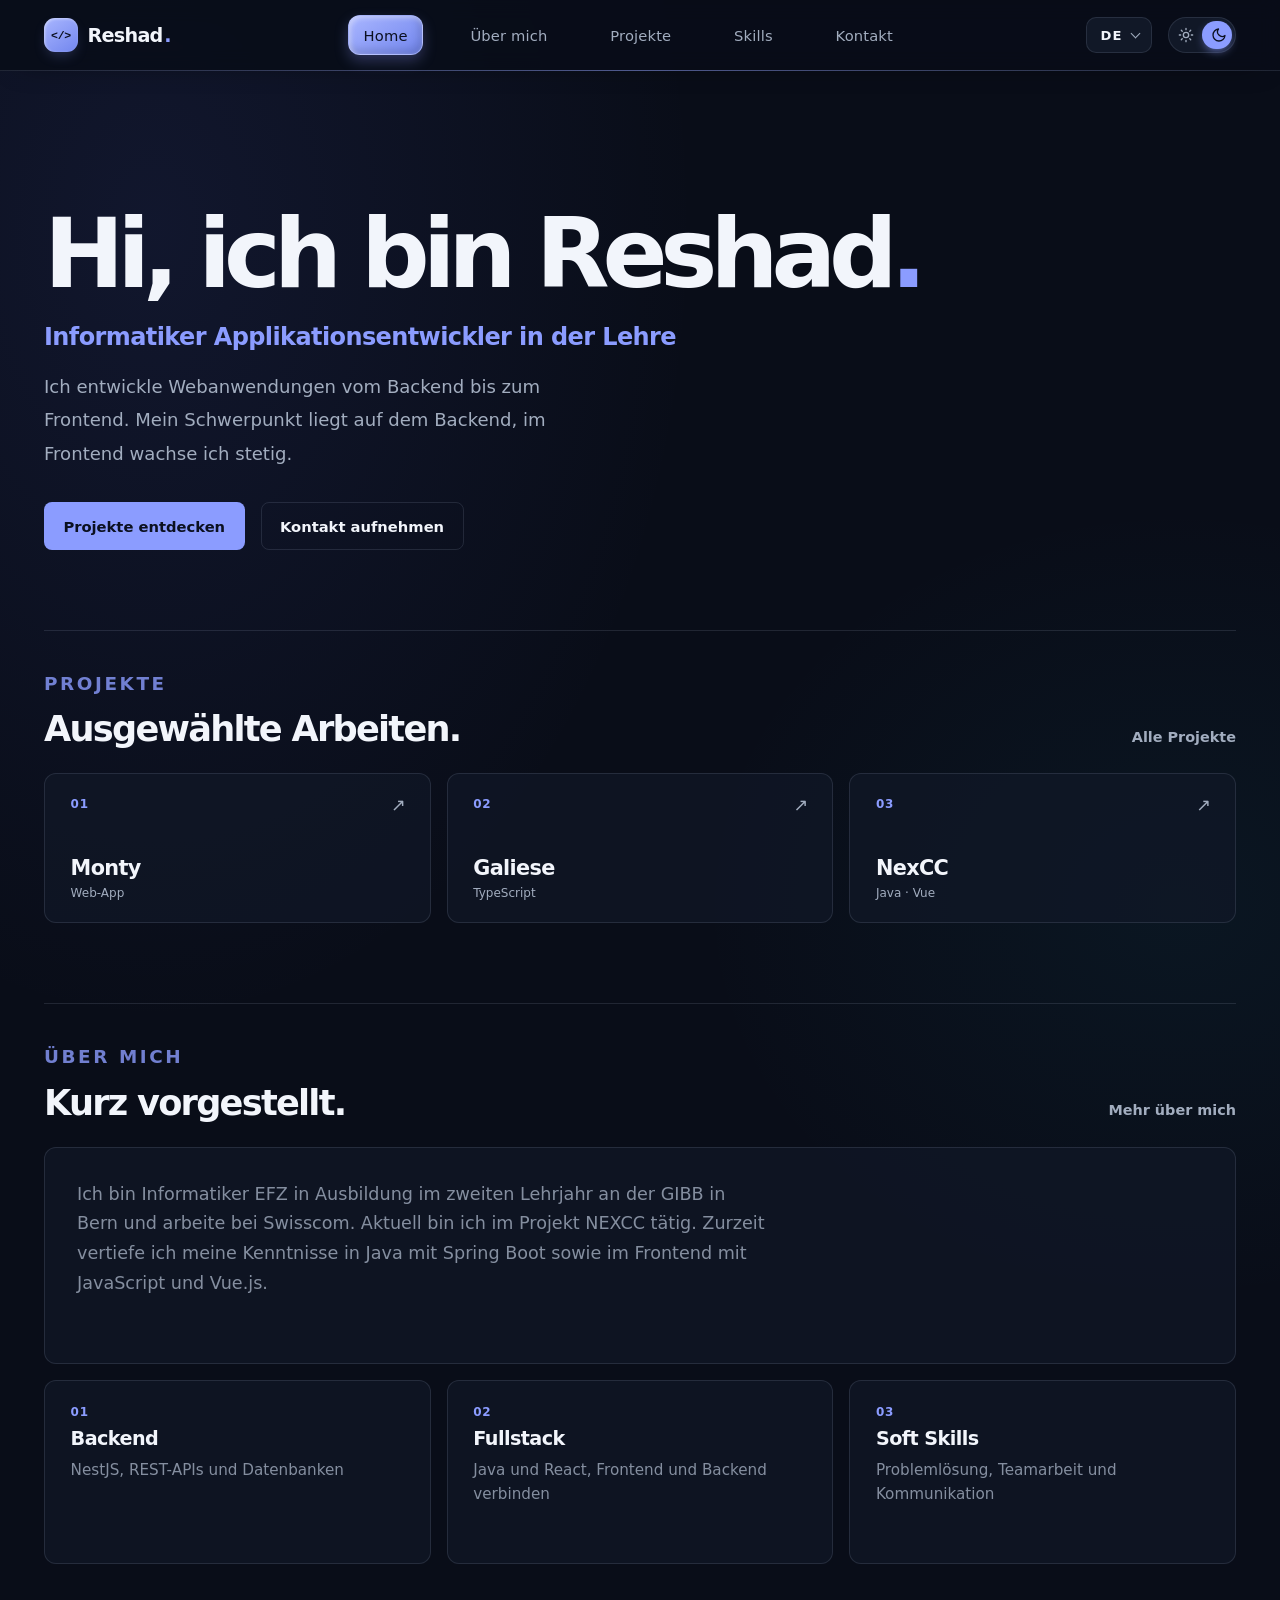
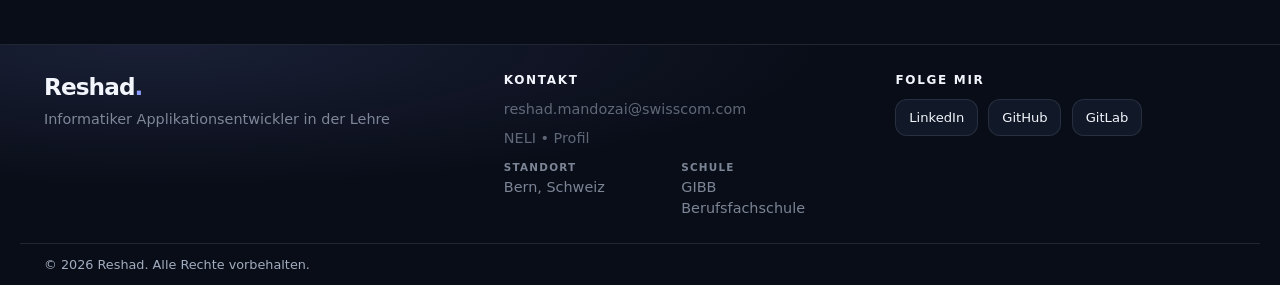
==== commit 8276ec81: "feat: setup the footer" ====
--- a/index.html
+++ b/index.html
@@ -3,10 +3,10 @@
 	<head>
 		<meta charset="UTF-8" />
 		<meta name="viewport" content="width=device-width, initial-scale=1.0" />
-		<title>Reshad Mandozai – Application Developer</title>
+<title>Reshad Mandozai – Informatiker Applikationsentwickler in der Lehre</title>
 		<meta
 			name="description"
-			content="Portfolio von Reshad Mandozai, Application Developer mit Interesse an modernen Webanwendungen und durchdachten digitalen Produkten." />
+			content="Portfolio von Reshad Mandozai, Informatiker in Ausbildung mit Interesse an modernen Webanwendungen und durchdachten digitalen Produkten." />
 		<script>document.documentElement.setAttribute('data-theme', localStorage.getItem('theme') || 'dark');</script>
 		<link rel="stylesheet" href="css/style.css" />
 	</head>
@@ -53,64 +53,26 @@
 			<section id="home" class="home">
 				<div class="hero-shell">
 					<div class="home-copy">
-						<p class="eyebrow"><span class="availability-dot"></span><span data-i18n="home.eyebrow">APPLICATION DEVELOPMENT · PORTFOLIO</span></p>
 						<h1>
 							<span data-i18n="home.greeting">Hi, ich bin</span>
 							<span class="accent">Reshad</span><span class="name-period">.</span>
 						</h1>
-						<h2 data-i18n="home.role">Application Developer</h2>
+						<h2 data-i18n="home.role">Informatiker Applikationsentwickler in der Lehre</h2>
 						<p class="home-description" data-i18n="home.description">
-							Ich entwickle durchdachte digitale Lösungen und moderne Webanwendungen – mit Blick fürs Detail und Freude an sauberem Code.
+							Ich entwickle Webanwendungen vom Backend bis zum Frontend. Mein Schwerpunkt liegt auf dem Backend, im Frontend wachse ich stetig.
 						</p>
 						<div class="hero-actions">
 							<a href="projects/index.html" class="btn-primary" data-i18n="home.projects">Projekte entdecken <span aria-hidden="true">↗</span></a>
 							<a href="contact/index.html" class="btn-secondary" data-i18n="home.contact">Kontakt aufnehmen</a>
 						</div>
-						<div class="hero-footnote">
-							<span data-i18n="home.focusLabel">Fokus</span>
-							<span>Web Applications</span>
-							<span class="footnote-divider" aria-hidden="true"></span>
-							<span>Frontend · Backend</span>
-						</div>
-					</div>
-
-					<div class="hero-visual" role="img" aria-label="Entwicklerprofil" data-i18n-aria-label="home.profileLabel">
-						<div class="profile-card">
-							<div class="profile-card-top">
-								<div class="window-controls" aria-hidden="true"><i></i><i></i><i></i></div>
-								<span data-i18n="home.profileLabel">Entwicklerprofil</span>
-								<span class="profile-card-mark" aria-hidden="true">R.</span>
-							</div>
-							<div class="profile-card-body">
-								<p class="code-comment" data-i18n="home.codeComment">// Kurz zu meiner Arbeitsweise</p>
-								<p><span class="code-key">const</span> <span class="code-variable">developer</span> = {</p>
-								<p class="code-line"><span class="code-property">name</span>: <span class="code-string">"Reshad Mandozai"</span>,</p>
-								<p class="code-line"><span class="code-property">focus</span>: [</p>
-								<p class="code-line code-indent"><span class="code-string">"Application Development"</span>,</p>
-								<p class="code-line code-indent"><span class="code-string">"Modern Web Apps"</span></p>
-								<p class="code-line">],</p>
-								<p class="code-line"><span class="code-property">mindset</span>: <span class="code-string">"build with purpose"</span></p>
-								<p>};</p>
-								<div class="profile-divider"></div>
-								<div class="profile-stack">
-									<span>JavaScript</span><span>Java</span><span>Vue</span><span>SQL</span>
-								</div>
-							</div>
-							<div class="profile-card-bottom">
-								<span class="availability-dot"></span>
-								<span data-i18n="home.profileCaption">Neugierig. Lösungsorientiert. Lernbereit.</span>
-							</div>
-						</div>
-						<div class="hero-orbit orbit-one" aria-hidden="true"></div>
-						<div class="hero-orbit orbit-two" aria-hidden="true"></div>
 					</div>
 				</div>
 
 				<div class="home-projects">
 					<div class="section-heading">
 						<div>
-							<p class="eyebrow" data-i18n="home.selectedLabel">AUSGEWÄHLTE ARBEITEN</p>
-							<h2 data-i18n="home.selectedTitle">Von der Idee zur Anwendung.</h2>
+							<p class="eyebrow" data-i18n="home.selectedLabel">PROJEKTE</p>
+							<h2 data-i18n="home.selectedTitle">Ausgewählte Arbeiten.</h2>
 						</div>
 						<a href="projects/index.html" class="text-link" data-i18n="home.allProjects">Alle Projekte <span aria-hidden="true">↗</span></a>
 					</div>
@@ -135,18 +97,51 @@
 						</a>
 					</div>
 				</div>
+
+				<div class="home-about" aria-labelledby="home-about-title">
+					<div class="section-heading">
+						<div>
+							<p class="eyebrow" data-i18n="home.aboutLabel">ÜBER MICH</p>
+							<h2 id="home-about-title" data-i18n="home.aboutTitle">Kurz vorgestellt.</h2>
+						</div>
+						<a href="about/index.html" class="text-link" data-i18n="home.aboutMore">Mehr über mich <span aria-hidden="true">↗</span></a>
+					</div>
+					<div class="home-about-box">
+						<p data-i18n="home.aboutText">Ich bin Informatiker EFZ in Ausbildung im zweiten Lehrjahr an der GIBB in Bern und arbeite bei Swisscom. Aktuell bin ich im Projekt NEXCC tätig. Zurzeit vertiefe ich meine Kenntnisse in Java mit Spring Boot sowie im Frontend mit JavaScript und Vue.js.</p>
+					</div>
+					<div class="home-skill-grid">
+						<article class="home-skill-card">
+							<span class="home-skill-number" aria-hidden="true">01</span>
+							<h3 data-i18n="about.backendTitle">Backend</h3>
+							<p data-i18n="home.skillBackend">NestJS, REST-APIs und Datenbanken</p>
+						</article>
+						<article class="home-skill-card">
+							<span class="home-skill-number" aria-hidden="true">02</span>
+							<h3 data-i18n="about.fullstackTitle">Fullstack</h3>
+							<p data-i18n="home.skillFullstack">Java und React, Frontend und Backend verbinden</p>
+						</article>
+						<article class="home-skill-card">
+							<span class="home-skill-number" aria-hidden="true">03</span>
+							<h3 data-i18n="about.otherTitle">Soft Skills</h3>
+							<p data-i18n="home.skillSoft">Problemlösung, Teamarbeit und Kommunikation</p>
+						</article>
+					</div>
+				</div>
 			</section>
 		</main>
 
 		<footer class="footer">
 			<div class="footer-inner">
+				<div class="footer-col footer-brand">
+					<a class="footer-logo" href="index.html">Reshad</a>
+					<p data-i18n="home.role">Informatiker Applikationsentwickler in der Lehre</p>
+				</div>
+
 				<div class="footer-col">
 					<h4 data-i18n="footer.contact">Kontakt</h4>
 					<ul>
 						<li>
-							<a href="mailto:reshad.mandozai@swisscom.com">
-								reshad.mandozai@swisscom.com
-							</a>
+							<a href="mailto:reshad.mandozai@swisscom.com">reshad.mandozai@swisscom.com</a>
 						</li>
 						<li>
 							<a
@@ -156,36 +151,37 @@
 								NELI • Profil
 							</a>
 						</li>
-						<li>
-							<a
-								href="https://code.swisscom.com/Reshad.Mandozai"
-								target="_blank"
-								rel="noopener">
-								Reshad Mandozai · GitLab
-							</a>
+						<li class="footer-info">
+							<span class="footer-label" data-i18n="footer.locationLabel">Standort</span>
+							<span data-i18n="footer.cityValue">Bern, Schweiz</span>
+						</li>
+						<li class="footer-info">
+							<span class="footer-label" data-i18n="footer.schoolLabel">Schule</span>
+							<span>GIBB Berufsfachschule</span>
 						</li>
 					</ul>
 				</div>
 
 				<div class="footer-col">
 					<h4 data-i18n="footer.follow">Folge mir</h4>
-					<div class="footer-social">
+					<div class="footer-links">
 						<a
 							href="https://www.linkedin.com/in/reshad-mandozai-189538322/"
 							target="_blank"
-							rel="noopener"
-							aria-label="LinkedIn">
-							in
+							rel="noopener">
+							LinkedIn
 						</a>
 						<a
 							href="https://github.com/reshadmandozai39-jpg"
 							target="_blank"
-							rel="noopener"
-							aria-label="GitHub">
-							GH
+							rel="noopener">
+							GitHub
 						</a>
-						<a href="mailto:reshad.mandozai@swisscom.com" aria-label="E-Mail" data-i18n-aria-label="contact.email">
-							✉
+						<a
+							href="https://code.swisscom.com/Reshad.Mandozai"
+							target="_blank"
+							rel="noopener">
+							GitLab
 						</a>
 					</div>
 				</div>
--- a/css/style.css
+++ b/css/style.css
@@ -726,7 +726,7 @@
 	margin: 0 auto;
 	padding: 3.5rem 1.5rem 2.5rem;
 	display: grid;
-	grid-template-columns: repeat(auto-fit, minmax(220px, 1fr));
+	grid-template-columns: minmax(0, 1.2fr) minmax(0, 1fr) minmax(0, 1fr);
 	gap: 2.5rem;
 }
 
@@ -780,33 +780,50 @@
 	opacity: 1;
 }
 
-.footer-social {
-	display: flex;
-	gap: 0.75rem;
-}
-
-.footer-social a {
-	width: 40px;
-	height: 40px;
-	display: flex;
-	align-items: center;
-	justify-content: center;
+.footer-links {
+	display: flex;
+	flex-wrap: wrap;
+	gap: 0.6rem;
+}
+
+.footer-links a {
+	padding: 0.45rem 1rem;
 	border: 1px solid var(--border);
-	border-radius: 50%;
+	border-radius: 999px;
 	color: var(--text);
 	text-decoration: none;
-	font-weight: 600;
-	font-size: 0.9rem;
+	font-size: 0.85rem;
+	font-weight: 500;
 	transition:
 		border-color 0.2s ease,
 		color 0.2s ease,
 		transform 0.2s ease;
 }
 
-.footer-social a:hover {
+.footer-links a:hover {
 	border-color: var(--accent);
 	color: var(--accent);
-	transform: translateY(-3px);
+	transform: translateY(-2px);
+}
+
+.footer-links a:focus-visible,
+.footer-col ul li a:focus-visible {
+	outline: 2px solid var(--accent);
+	outline-offset: 3px;
+}
+
+.footer-info span:last-child {
+	display: block;
+}
+
+.footer-label {
+	display: block;
+	margin-bottom: 0.15rem;
+	color: var(--muted);
+	font-size: 0.72rem;
+	font-weight: 600;
+	letter-spacing: 0.08em;
+	text-transform: uppercase;
 }
 
 .footer-bottom {
@@ -833,6 +850,10 @@
 	.footer-inner {
 		grid-template-columns: 1fr 1fr;
 		gap: 2rem;
+	}
+
+	.footer-brand {
+		grid-column: 1 / -1;
 	}
 
 	.footer-bottom {
@@ -1239,11 +1260,6 @@
 
 .hero-shell {
 	position: relative;
-	display: grid;
-	grid-template-columns: minmax(0, 1.05fr) minmax(320px, 0.85fr);
-	align-items: center;
-	gap: clamp(3rem, 8vw, 7rem);
-	min-height: 480px;
 }
 
 .home-copy {
@@ -1262,19 +1278,9 @@
 	line-height: 1.5;
 }
 
-.availability-dot {
-	display: inline-block;
-	width: 8px;
-	height: 8px;
-	flex: 0 0 8px;
-	border-radius: 50%;
-	background: #62d6a5;
-	box-shadow: 0 0 0 4px rgba(98, 214, 165, 0.12);
-}
-
 .home h1 {
 	margin: 1.3rem 0 0.5rem;
-	font-size: clamp(3.5rem, 8.5vw, 6.8rem);
+	font-size: clamp(3.5rem, 8vw, 6rem);
 	font-weight: 720;
 	letter-spacing: -0.075em;
 	line-height: 0.98;
@@ -1352,184 +1358,8 @@
 	border-color: var(--accent);
 }
 
-.hero-footnote {
-	display: flex;
-	align-items: center;
-	flex-wrap: wrap;
-	gap: 0.75rem;
-	margin-top: 2.5rem;
-	color: var(--muted);
-	font-size: 0.82rem;
-}
-
-.hero-footnote > span:first-child {
-	color: var(--text);
-	font-weight: 650;
-}
-
-.footnote-divider {
-	width: 1px;
-	height: 15px;
-	background: var(--border);
-}
-
-.hero-visual {
-	position: relative;
-	display: grid;
-	min-height: 390px;
-	overflow: hidden;
-	place-items: center;
-	isolation: isolate;
-}
-
-.profile-card {
-	position: relative;
-	z-index: 1;
-	width: min(100%, 440px);
-	overflow: hidden;
-	border: 1px solid var(--border);
-	border-radius: 14px;
-	background: color-mix(in srgb, var(--surface) 92%, transparent);
-	box-shadow: 0 32px 80px -40px rgba(0, 0, 0, 0.9);
-	transform: rotate(1deg);
-}
-
-[data-theme='light'] .profile-card {
-	box-shadow: 0 32px 80px -40px rgba(39, 52, 94, 0.35);
-}
-
-.profile-card-top,
-.profile-card-bottom {
-	display: flex;
-	align-items: center;
-	justify-content: space-between;
-	border-bottom: 1px solid var(--border);
-	padding: 0.85rem 1rem;
-	color: var(--muted);
-	font-size: 0.74rem;
-}
-
-.profile-card-bottom {
-	justify-content: flex-start;
-	gap: 0.7rem;
-	border-top: 1px solid var(--border);
-	border-bottom: 0;
-}
-
-.window-controls {
-	display: flex;
-	gap: 5px;
-}
-
-.window-controls i {
-	width: 7px;
-	height: 7px;
-	border-radius: 50%;
-	background: #f17c7c;
-}
-
-.window-controls i:nth-child(2) {
-	background: #f2c66d;
-}
-
-.window-controls i:nth-child(3) {
-	background: #65c993;
-}
-
-.profile-card-mark {
-	color: var(--accent);
-	font-weight: 750;
-}
-
-.profile-card-body {
-	padding: 1.5rem clamp(1.1rem, 3vw, 1.8rem);
-	color: var(--text);
-	font-family: 'SFMono-Regular', Consolas, 'Liberation Mono', monospace;
-	font-size: clamp(0.75rem, 1.35vw, 0.88rem);
-	line-height: 1.9;
-}
-
-.code-comment {
-	margin-bottom: 0.8rem;
-	color: var(--muted);
-}
-
-.code-key {
-	color: #c792ea;
-}
-
-.code-variable,
-.code-property {
-	color: #82aaff;
-}
-
-.code-string {
-	color: #c3e88d;
-}
-
-[data-theme='light'] .code-key {
-	color: #9254b8;
-}
-
-[data-theme='light'] .code-variable,
-[data-theme='light'] .code-property {
-	color: #3157bc;
-}
-
-[data-theme='light'] .code-string {
-	color: #46791f;
-}
-
-.code-line {
-	padding-left: 1.3rem;
-}
-
-.code-indent {
-	padding-left: 2.6rem;
-}
-
-.profile-divider {
-	height: 1px;
-	margin: 1rem 0;
-	background: var(--border);
-}
-
-.profile-stack {
-	display: flex;
-	flex-wrap: wrap;
-	gap: 0.5rem;
-}
-
-.profile-stack span {
-	border: 1px solid var(--border);
-	border-radius: 5px;
-	padding: 0.25rem 0.5rem;
-	color: var(--muted);
-	font-family: 'Segoe UI', system-ui, sans-serif;
-	font-size: 0.7rem;
-}
-
-.hero-orbit {
-	position: absolute;
-	z-index: -1;
-	border: 1px solid var(--border);
-	border-radius: 50%;
-	transform: rotate(-28deg);
-}
-
-.orbit-one {
-	width: 430px;
-	height: 260px;
-}
-
-.orbit-two {
-	width: 510px;
-	height: 330px;
-	border-color: color-mix(in srgb, var(--accent) 28%, transparent);
-}
-
 .home-projects {
-	margin-top: clamp(5rem, 10vw, 8rem);
+	margin-top: clamp(3.5rem, 7vw, 5rem);
 	border-top: 1px solid var(--border);
 	padding-top: 2.4rem;
 }
@@ -1577,21 +1407,35 @@
 .home-project-card {
 	position: relative;
 	display: flex;
-	min-height: 142px;
+	min-height: 150px;
 	flex-direction: column;
 	align-items: flex-start;
-	justify-content: center;
-	gap: 0.45rem;
+	justify-content: flex-end;
+	gap: 0.4rem;
+	overflow: hidden;
 	border: 1px solid var(--border);
-	border-radius: 10px;
-	padding: 1.35rem 1.5rem;
+	border-radius: 12px;
+	padding: 1.5rem 1.6rem 1.4rem;
 	background: color-mix(in srgb, var(--surface) 72%, transparent);
 	color: var(--text);
 	text-decoration: none;
 	transition:
-		transform 0.2s ease,
-		border-color 0.2s ease,
-		background 0.2s ease;
+		transform 0.25s ease,
+		border-color 0.25s ease,
+		background 0.25s ease;
+}
+
+.home-project-card::before {
+	content: "";
+	position: absolute;
+	top: 0;
+	left: 0;
+	width: 100%;
+	height: 2px;
+	background: var(--accent);
+	transform: scaleX(0);
+	transform-origin: left;
+	transition: transform 0.35s ease;
 }
 
 .home-project-card:hover {
@@ -1600,6 +1444,10 @@
 	background: var(--surface);
 }
 
+.home-project-card:hover::before {
+	transform: scaleX(1);
+}
+
 .home-project-number,
 .home-project-type {
 	color: var(--muted);
@@ -1608,22 +1456,97 @@
 
 .home-project-number {
 	position: absolute;
-	top: 1.2rem;
-	right: 1.35rem;
-	opacity: 0.65;
+	top: 1.4rem;
+	left: 1.6rem;
+	color: var(--accent);
+	font-weight: 700;
+	letter-spacing: 0.06em;
 }
 
 .home-project-name {
-	font-size: 1.25rem;
+	font-size: 1.3rem;
 	font-weight: 700;
 	letter-spacing: -0.03em;
 }
 
 .home-project-arrow {
 	position: absolute;
-	right: 1.35rem;
-	bottom: 1.2rem;
-	color: var(--accent);
+	top: 1.3rem;
+	right: 1.5rem;
+	color: var(--muted);
+	font-size: 1.1rem;
+	transition:
+		transform 0.25s ease,
+		color 0.25s ease;
+}
+
+.home-project-card:hover .home-project-arrow {
+	color: var(--accent);
+	transform: translate(3px, -3px);
+}
+
+.home-about {
+	margin-top: clamp(3.5rem, 7vw, 5rem);
+	border-top: 1px solid var(--border);
+	padding-top: 2.4rem;
+}
+
+.home-about-box {
+	margin-bottom: 1rem;
+	border: 1px solid var(--border);
+	border-radius: 12px;
+	padding: clamp(1.4rem, 3vw, 2rem);
+	background: color-mix(in srgb, var(--surface) 72%, transparent);
+}
+
+.home-about-box p {
+	max-width: 62ch;
+	color: var(--muted);
+	font-size: clamp(1rem, 1.6vw, 1.1rem);
+	line-height: 1.7;
+}
+
+.home-skill-grid {
+	display: grid;
+	grid-template-columns: repeat(3, 1fr);
+	gap: 1rem;
+}
+
+.home-skill-card {
+	display: flex;
+	flex-direction: column;
+	gap: 0.5rem;
+	border: 1px solid var(--border);
+	border-radius: 12px;
+	padding: 1.5rem 1.6rem;
+	background: color-mix(in srgb, var(--surface) 72%, transparent);
+	transition:
+		transform 0.25s ease,
+		border-color 0.25s ease;
+}
+
+.home-skill-card:hover {
+	transform: translateY(-3px);
+	border-color: var(--accent);
+}
+
+.home-skill-number {
+	color: var(--accent);
+	font-size: 0.75rem;
+	font-weight: 700;
+	letter-spacing: 0.06em;
+}
+
+.home-skill-card h3 {
+	font-size: 1.2rem;
+	font-weight: 700;
+	letter-spacing: -0.03em;
+}
+
+.home-skill-card p {
+	color: var(--muted);
+	font-size: 0.95rem;
+	line-height: 1.6;
 }
 
 .about,
@@ -1636,7 +1559,7 @@
 }
 
 .about-inner {
-	max-width: 760px;
+	max-width: 100%;
 	margin: 0 auto;
 	border: 1px solid var(--border);
 	border-radius: 14px;
@@ -1646,6 +1569,73 @@
 	box-shadow: var(--shadow);
 }
 
+.about-header {
+	max-width: 820px;
+}
+
+.about .about-kicker {
+	color: var(--accent);
+	font-size: 0.78rem;
+	font-weight: 700;
+	letter-spacing: 0.12em;
+}
+
+.about .about-lead {
+	font-size: clamp(1.08rem, 2vw, 1.22rem);
+}
+
+.about-section {
+	margin-top: 3rem;
+	padding-top: 3rem;
+	border-top: 1px solid var(--border);
+}
+
+.about-section-heading {
+	display: flex;
+	align-items: flex-start;
+	gap: 1rem;
+	margin-bottom: 1.25rem;
+}
+
+.about-section-heading > div {
+	min-width: 0;
+}
+
+.about-section-heading h3 {
+	font-size: 1.35rem;
+	letter-spacing: -0.03em;
+}
+
+.about-section-heading p {
+	margin-top: 0.5rem;
+}
+
+@media (max-width: 600px) {
+	.about-section-heading {
+		flex-direction: column;
+		gap: 0.75rem;
+	}
+}
+
+.about-skills-grid {
+	display: grid;
+	grid-template-columns: repeat(auto-fit, minmax(min(100%, 220px), 1fr));
+	gap: 1rem;
+}
+
+.about-skills-grid .skill-card {
+	height: 100%;
+}
+
+.about-skills-grid .skill-card h4 {
+	font-size: 1.05rem;
+	letter-spacing: -0.02em;
+}
+
+.about-skills-grid .skill-card p {
+	font-size: 0.93rem;
+}
+
 .about h2,
 .projects-header h2,
 .skills-header h1,
@@ -1733,55 +1723,26 @@
 	color: var(--muted);
 }
 
-@media (max-width: 900px) {
-	.hero-shell {
-		grid-template-columns: minmax(0, 1fr) minmax(280px, 0.82fr);
-		gap: 2rem;
-	}
-
-	.hero-visual {
-		min-height: 350px;
-	}
-
-	.orbit-one {
-		width: 340px;
-		height: 240px;
-	}
-
-	.orbit-two {
-		width: 400px;
-		height: 300px;
-	}
-}
-
 @media (max-width: 700px) {
 	.home {
 		padding-top: 4.5rem;
 	}
 
-	.hero-shell {
-		grid-template-columns: 1fr;
-		gap: 2.5rem;
-	}
-
 	.home h1 {
 		font-size: clamp(3.6rem, 16vw, 5.6rem);
 	}
 
-	.hero-visual {
-		min-height: 330px;
-	}
-
 	.home-projects {
-		margin-top: 4.5rem;
-	}
-
-	.home-project-grid {
+		margin-top: 3.5rem;
+	}
+
+	.home-project-grid,
+	.home-skill-grid {
 		grid-template-columns: 1fr;
 	}
 
 	.home-project-card {
-		min-height: 120px;
+		min-height: 130px;
 	}
 
 	.projects-header,
@@ -1819,14 +1780,6 @@
 
 	.hero-actions a {
 		width: 100%;
-	}
-
-	.hero-visual {
-		min-height: 300px;
-	}
-
-	.profile-card-body {
-		padding: 1.2rem 1rem;
 	}
 
 	.section-heading {
@@ -2149,3 +2102,142 @@
 		transition-duration: 0.01ms !important;
 	}
 }
+
+/* ===== Footer polish ===== */
+.footer {
+	position: relative;
+	isolation: isolate;
+	overflow: hidden;
+	border-top: 1px solid var(--border);
+	background:
+		radial-gradient(ellipse at 12% 0, var(--accent-soft), transparent 42%),
+		var(--bg);
+}
+
+.footer-inner {
+	grid-template-columns: minmax(0, 1.2fr) minmax(0, 1fr) minmax(0, 1fr);
+	gap: clamp(1.5rem, 4vw, 3.5rem);
+	padding: 1.75rem 1.5rem 1.5rem;
+}
+
+.footer-brand .footer-logo {
+	display: inline-block;
+	font-size: 1.45rem;
+	letter-spacing: -0.04em;
+}
+
+.footer-brand .footer-logo::after {
+	content: '.';
+	color: var(--accent);
+}
+
+.footer-brand p {
+	max-width: 28rem;
+	margin-top: 0.5rem;
+	color: var(--muted);
+	line-height: 1.6;
+}
+
+.footer-col h4 {
+	margin-bottom: 0.75rem;
+	color: var(--text);
+	font-size: 0.75rem;
+	font-weight: 700;
+	letter-spacing: 0.14em;
+	text-transform: uppercase;
+}
+
+.footer-col ul {
+	display: grid;
+	grid-template-columns: repeat(2, minmax(0, 1fr));
+	gap: 0.5rem 0.9rem;
+}
+
+.footer-col ul li:nth-child(-n + 2) {
+	grid-column: 1 / -1;
+}
+
+.footer-col ul li,
+.footer-col ul li a {
+	font-size: 0.9rem;
+	line-height: 1.45;
+}
+
+.footer-col ul li a {
+	display: inline-flex;
+	align-items: center;
+	max-width: 100%;
+	overflow-wrap: anywhere;
+	transition:
+		color 0.2s ease,
+		transform 0.2s ease;
+}
+
+.footer-col ul li a:hover {
+	transform: translateX(3px);
+}
+
+.footer-info {
+	padding-top: 0.2rem;
+}
+
+.footer-label {
+	margin-bottom: 0.15rem;
+	font-size: 0.65rem;
+	letter-spacing: 0.12em;
+}
+
+.footer-links {
+	gap: 0.65rem;
+}
+
+.footer-links a {
+	display: inline-flex;
+	align-items: center;
+	min-height: 2.35rem;
+	padding: 0.45rem 0.8rem;
+	border-radius: 0.75rem;
+	background: var(--surface);
+	font-size: 0.82rem;
+}
+
+.footer-links a:hover {
+	box-shadow: 0 8px 24px -14px var(--accent);
+	transform: translateY(-3px);
+}
+
+.footer-bottom {
+	justify-content: flex-start;
+	padding: 0.8rem 1.5rem;
+	color: var(--muted);
+	font-size: 0.8rem;
+	opacity: 1;
+}
+
+@media (max-width: 768px) {
+	.footer-inner {
+		grid-template-columns: minmax(0, 1fr) minmax(0, 1fr);
+		gap: 1.75rem 1.5rem;
+		padding-top: 1.75rem;
+	}
+
+	.footer-brand {
+		grid-column: 1 / -1;
+	}
+}
+
+@media (max-width: 480px) {
+	.footer-inner {
+		grid-template-columns: minmax(0, 1fr);
+		gap: 1.5rem;
+		padding: 1.5rem 1.25rem 1.25rem;
+	}
+
+	.footer-brand {
+		grid-column: auto;
+	}
+
+	.footer-bottom {
+		padding: 0.75rem 1.25rem;
+	}
+}
